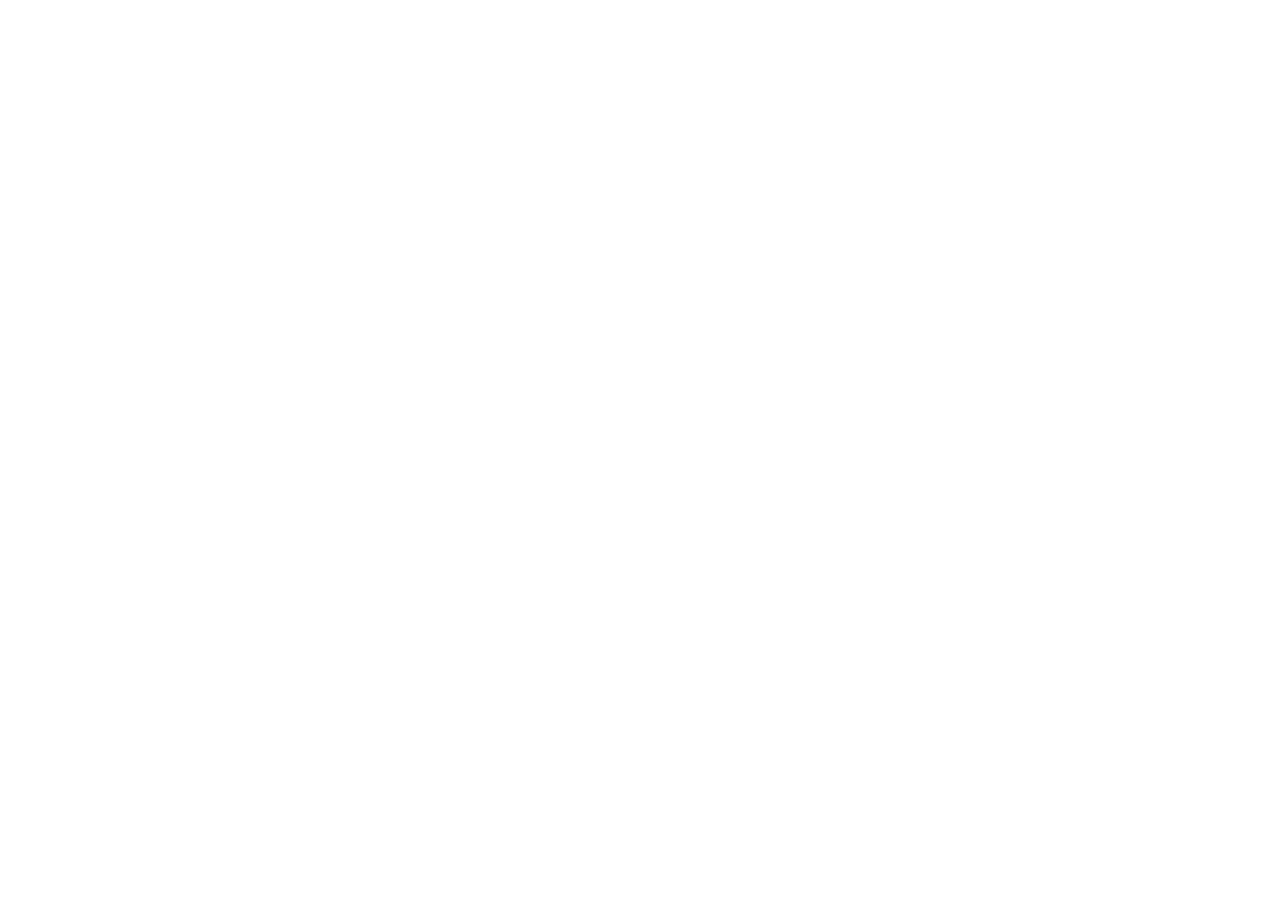
==== index.html @ da0705c2 "init project" ====
<!DOCTYPE html>
<html lang="en">

<head>
    <meta charset="UTF-8">
    <meta http-equiv="X-UA-Compatible" content="IE=edge">
    <meta name="viewport" content="width=device-width, initial-scale=1.0">
    <title>Document</title>
</head>

<body>

</body>

</html>
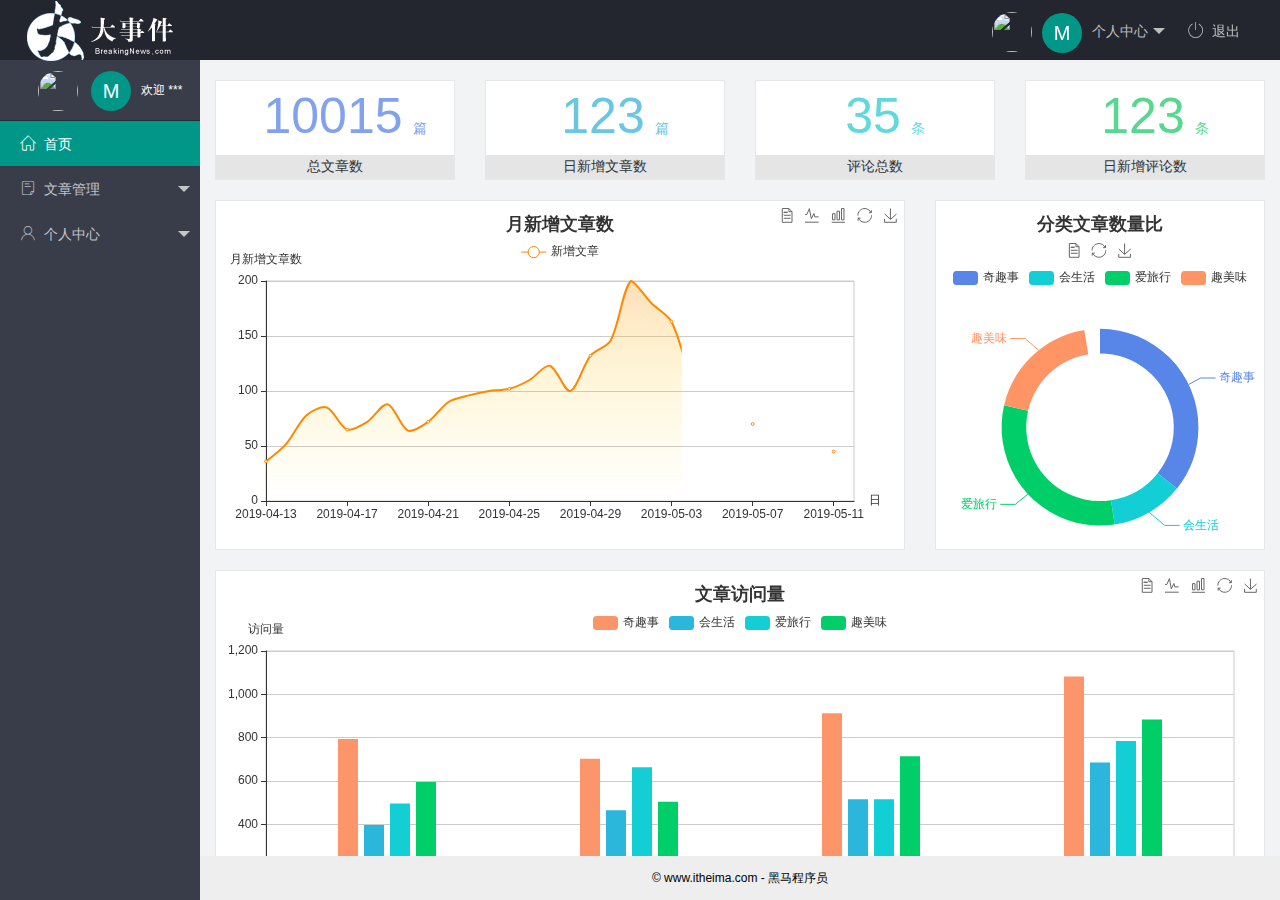
==== commit a921b4ee: "完成了主页功能的开发" ====
--- a/index.html
+++ b/index.html
@@ -5,11 +5,85 @@
     <meta charset="UTF-8">
     <meta http-equiv="X-UA-Compatible" content="IE=edge">
     <meta name="viewport" content="width=device-width, initial-scale=1.0">
-    <title>Document</title>
+    <title>后台主页</title>
+    <!-- 导入layui的css样式 -->
+    <link rel="stylesheet" href="assets/lib/layui/css/layui.css">
+    <!-- 导入字体图标样式文件 -->
+    <link rel="stylesheet" href="assets/fonts/iconfont.css">
+    <!-- 导入自己的样式表 -->
+    <link rel="stylesheet" href="assets/css/index.css">
 </head>
 
 <body>
+    <div class="layui-layout layui-layout-admin">
+        <div class="layui-header">
+            <div class="layui-logo layui-hide-xs ">
+                <img src="assets/images/logo.png" alt="">
+            </div>
+            <!-- 头部区域（可配合layui 已有的水平导航） -->
+            <ul class="layui-nav layui-layout-right">
+                <li class="layui-nav-item layui-hide layui-show-md-inline-block">
+                    <a href="javascript:;" class="userinfo">
+                        <img src="//tva1.sinaimg.cn/crop.0.0.118.118.180/5db11ff4gw1e77d3nqrv8j203b03cweg.jpg" class="layui-nav-img"><span class="text-avatar">M</span>个人中心
+                    </a>
+                    <dl class="layui-nav-child">
+                        <dd><a href="">基本资料</a></dd>
+                        <dd><a href="">更换头像</a></dd>
+                        <dd><a href="">重置密码</a></dd>
+                    </dl>
+                </li>
+                <li class="layui-nav-item" lay-header-event="menuRight" lay-unselect><a href="javascript:;" id="btnLogout"><span class="iconfont icon-tuichu"></span>退出</a></li>
+            </ul>
+        </div>
 
+        <div class="layui-side layui-bg-black">
+            <div class="layui-side-scroll">
+                <div class="userinfo">
+                    <img src="//tva1.sinaimg.cn/crop.0.0.118.118.180/5db11ff4gw1e77d3nqrv8j203b03cweg.jpg" class="layui-nav-img">
+                    <span class="text-avatar">M</span><span id="welcome">欢迎 ***</span>
+                </div>
+                <!-- 左侧导航区域（可配合layui已有的垂直导航） -->
+                <ul class="layui-nav layui-nav-tree" lay-shrink="all">
+                    <li class="layui-nav-item layui-this">
+                        <a href="home/dashboard.html" target="fm"><span class="iconfont icon-home"></span>首页</a></li>
+                    <li class="layui-nav-item">
+                        <a class="" href="javascript:;"><span class="iconfont icon-16"></span>文章管理</a>
+                        <dl class="layui-nav-child">
+                            <dd><a href="javascript:;"><i class="layui-icon layui-icon-app"></i>文章类别</a></dd>
+                            <dd><a href="javascript:;"><i class="layui-icon layui-icon-app"></i>文章列表</a></dd>
+                            <dd><a href="javascript:;"><i class="layui-icon layui-icon-app"></i>发布文章</a></dd>
+                        </dl>
+                    </li>
+                    <li class="layui-nav-item">
+                        <a href="javascript:;"><span class="iconfont icon-user"></span>个人中心</a>
+                        <dl class="layui-nav-child">
+                            <dd><a href="javascript:;"><i class="layui-icon layui-icon-app"></i>基本资料</a></dd>
+                            <dd><a href="javascript:;"><i class="layui-icon layui-icon-app"></i>更换头像</a></dd>
+                            <dd><a href="javascript:;"><i class="layui-icon layui-icon-app"></i>重置密码</a></dd>
+                        </dl>
+                    </li>
+                </ul>
+            </div>
+        </div>
+
+        <div class="layui-body">
+            <!-- 内容主体区域 -->
+            <iframe src="home/dashboard.html" frameborder="0" name="fm"></iframe>
+        </div>
+
+        <div class="layui-footer">
+            <!-- 底部固定区域 -->
+            © www.itheima.com - 黑马程序员
+        </div>
+    </div>
+    <!-- 导入layui的js文件 -->
+    <script src="assets/lib/layui/layui.all.js"></script>
+    <!-- 导入jQuery文件 -->
+    <script src="assets/lib/jquery.js"></script>
+    <!-- 导入封装好的baseAPI的js文件 -->
+    <script src="assets/js/baseAPI.js"></script>
+    <!-- 导入自己的js文件 -->
+    <script src="assets/js/index.js"></script>
 </body>
 
 </html>--- a/assets/lib/layui/css/layui.css
+++ b/assets/lib/layui/css/layui.css
@@ -0,0 +1,2 @@
+/** layui-v2.5.5 MIT License By https://www.layui.com */
+ .layui-inline,img{display:inline-block;vertical-align:middle}h1,h2,h3,h4,h5,h6{font-weight:400}.layui-edge,.layui-header,.layui-inline,.layui-main{position:relative}.layui-body,.layui-edge,.layui-elip{overflow:hidden}.layui-btn,.layui-edge,.layui-inline,img{vertical-align:middle}.layui-btn,.layui-disabled,.layui-icon,.layui-unselect{-moz-user-select:none;-webkit-user-select:none;-ms-user-select:none}.layui-elip,.layui-form-checkbox span,.layui-form-pane .layui-form-label{text-overflow:ellipsis;white-space:nowrap}.layui-breadcrumb,.layui-tree-btnGroup{visibility:hidden}blockquote,body,button,dd,div,dl,dt,form,h1,h2,h3,h4,h5,h6,input,li,ol,p,pre,td,textarea,th,ul{margin:0;padding:0;-webkit-tap-highlight-color:rgba(0,0,0,0)}a:active,a:hover{outline:0}img{border:none}li{list-style:none}table{border-collapse:collapse;border-spacing:0}h4,h5,h6{font-size:100%}button,input,optgroup,option,select,textarea{font-family:inherit;font-size:inherit;font-style:inherit;font-weight:inherit;outline:0}pre{white-space:pre-wrap;white-space:-moz-pre-wrap;white-space:-pre-wrap;white-space:-o-pre-wrap;word-wrap:break-word}body{line-height:24px;font:14px Helvetica Neue,Helvetica,PingFang SC,Tahoma,Arial,sans-serif}hr{height:1px;margin:10px 0;border:0;clear:both}a{color:#333;text-decoration:none}a:hover{color:#777}a cite{font-style:normal;*cursor:pointer}.layui-border-box,.layui-border-box *{box-sizing:border-box}.layui-box,.layui-box *{box-sizing:content-box}.layui-clear{clear:both;*zoom:1}.layui-clear:after{content:'\20';clear:both;*zoom:1;display:block;height:0}.layui-inline{*display:inline;*zoom:1}.layui-edge{display:inline-block;width:0;height:0;border-width:6px;border-style:dashed;border-color:transparent}.layui-edge-top{top:-4px;border-bottom-color:#999;border-bottom-style:solid}.layui-edge-right{border-left-color:#999;border-left-style:solid}.layui-edge-bottom{top:2px;border-top-color:#999;border-top-style:solid}.layui-edge-left{border-right-color:#999;border-right-style:solid}.layui-disabled,.layui-disabled:hover{color:#d2d2d2!important;cursor:not-allowed!important}.layui-circle{border-radius:100%}.layui-show{display:block!important}.layui-hide{display:none!important}@font-face{font-family:layui-icon;src:url(../font/iconfont.eot?v=250);src:url(../font/iconfont.eot?v=250#iefix) format('embedded-opentype'),url(../font/iconfont.woff2?v=250) format('woff2'),url(../font/iconfont.woff?v=250) format('woff'),url(../font/iconfont.ttf?v=250) format('truetype'),url(../font/iconfont.svg?v=250#layui-icon) format('svg')}.layui-icon{font-family:layui-icon!important;font-size:16px;font-style:normal;-webkit-font-smoothing:antialiased;-moz-osx-font-smoothing:grayscale}.layui-icon-reply-fill:before{content:"\e611"}.layui-icon-set-fill:before{content:"\e614"}.layui-icon-menu-fill:before{content:"\e60f"}.layui-icon-search:before{content:"\e615"}.layui-icon-share:before{content:"\e641"}.layui-icon-set-sm:before{content:"\e620"}.layui-icon-engine:before{content:"\e628"}.layui-icon-close:before{content:"\1006"}.layui-icon-close-fill:before{content:"\1007"}.layui-icon-chart-screen:before{content:"\e629"}.layui-icon-star:before{content:"\e600"}.layui-icon-circle-dot:before{content:"\e617"}.layui-icon-chat:before{content:"\e606"}.layui-icon-release:before{content:"\e609"}.layui-icon-list:before{content:"\e60a"}.layui-icon-chart:before{content:"\e62c"}.layui-icon-ok-circle:before{content:"\1005"}.layui-icon-layim-theme:before{content:"\e61b"}.layui-icon-table:before{content:"\e62d"}.layui-icon-right:before{content:"\e602"}.layui-icon-left:before{content:"\e603"}.layui-icon-cart-simple:before{content:"\e698"}.layui-icon-face-cry:before{content:"\e69c"}.layui-icon-face-smile:before{content:"\e6af"}.layui-icon-survey:before{content:"\e6b2"}.layui-icon-tree:before{content:"\e62e"}.layui-icon-upload-circle:before{content:"\e62f"}.layui-icon-add-circle:before{content:"\e61f"}.layui-icon-download-circle:before{content:"\e601"}.layui-icon-templeate-1:before{content:"\e630"}.layui-icon-util:before{content:"\e631"}.layui-icon-face-surprised:before{content:"\e664"}.layui-icon-edit:before{content:"\e642"}.layui-icon-speaker:before{content:"\e645"}.layui-icon-down:before{content:"\e61a"}.layui-icon-file:before{content:"\e621"}.layui-icon-layouts:before{content:"\e632"}.layui-icon-rate-half:before{content:"\e6c9"}.layui-icon-add-circle-fine:before{content:"\e608"}.layui-icon-prev-circle:before{content:"\e633"}.layui-icon-read:before{content:"\e705"}.layui-icon-404:before{content:"\e61c"}.layui-icon-carousel:before{content:"\e634"}.layui-icon-help:before{content:"\e607"}.layui-icon-code-circle:before{content:"\e635"}.layui-icon-water:before{content:"\e636"}.layui-icon-username:before{content:"\e66f"}.layui-icon-find-fill:before{content:"\e670"}.layui-icon-about:before{content:"\e60b"}.layui-icon-location:before{content:"\e715"}.layui-icon-up:before{content:"\e619"}.layui-icon-pause:before{content:"\e651"}.layui-icon-date:before{content:"\e637"}.layui-icon-layim-uploadfile:before{content:"\e61d"}.layui-icon-delete:before{content:"\e640"}.layui-icon-play:before{content:"\e652"}.layui-icon-top:before{content:"\e604"}.layui-icon-friends:before{content:"\e612"}.layui-icon-refresh-3:before{content:"\e9aa"}.layui-icon-ok:before{content:"\e605"}.layui-icon-layer:before{content:"\e638"}.layui-icon-face-smile-fine:before{content:"\e60c"}.layui-icon-dollar:before{content:"\e659"}.layui-icon-group:before{content:"\e613"}.layui-icon-layim-download:before{content:"\e61e"}.layui-icon-picture-fine:before{content:"\e60d"}.layui-icon-link:before{content:"\e64c"}.layui-icon-diamond:before{content:"\e735"}.layui-icon-log:before{content:"\e60e"}.layui-icon-rate-solid:before{content:"\e67a"}.layui-icon-fonts-del:before{content:"\e64f"}.layui-icon-unlink:before{content:"\e64d"}.layui-icon-fonts-clear:before{content:"\e639"}.layui-icon-triangle-r:before{content:"\e623"}.layui-icon-circle:before{content:"\e63f"}.layui-icon-radio:before{content:"\e643"}.layui-icon-align-center:before{content:"\e647"}.layui-icon-align-right:before{content:"\e648"}.layui-icon-align-left:before{content:"\e649"}.layui-icon-loading-1:before{content:"\e63e"}.layui-icon-return:before{content:"\e65c"}.layui-icon-fonts-strong:before{content:"\e62b"}.layui-icon-upload:before{content:"\e67c"}.layui-icon-dialogue:before{content:"\e63a"}.layui-icon-video:before{content:"\e6ed"}.layui-icon-headset:before{content:"\e6fc"}.layui-icon-cellphone-fine:before{content:"\e63b"}.layui-icon-add-1:before{content:"\e654"}.layui-icon-face-smile-b:before{content:"\e650"}.layui-icon-fonts-html:before{content:"\e64b"}.layui-icon-form:before{content:"\e63c"}.layui-icon-cart:before{content:"\e657"}.layui-icon-camera-fill:before{content:"\e65d"}.layui-icon-tabs:before{content:"\e62a"}.layui-icon-fonts-code:before{content:"\e64e"}.layui-icon-fire:before{content:"\e756"}.layui-icon-set:before{content:"\e716"}.layui-icon-fonts-u:before{content:"\e646"}.layui-icon-triangle-d:before{content:"\e625"}.layui-icon-tips:before{content:"\e702"}.layui-icon-picture:before{content:"\e64a"}.layui-icon-more-vertical:before{content:"\e671"}.layui-icon-flag:before{content:"\e66c"}.layui-icon-loading:before{content:"\e63d"}.layui-icon-fonts-i:before{content:"\e644"}.layui-icon-refresh-1:before{content:"\e666"}.layui-icon-rmb:before{content:"\e65e"}.layui-icon-home:before{content:"\e68e"}.layui-icon-user:before{content:"\e770"}.layui-icon-notice:before{content:"\e667"}.layui-icon-login-weibo:before{content:"\e675"}.layui-icon-voice:before{content:"\e688"}.layui-icon-upload-drag:before{content:"\e681"}.layui-icon-login-qq:before{content:"\e676"}.layui-icon-snowflake:before{content:"\e6b1"}.layui-icon-file-b:before{content:"\e655"}.layui-icon-template:before{content:"\e663"}.layui-icon-auz:before{content:"\e672"}.layui-icon-console:before{content:"\e665"}.layui-icon-app:before{content:"\e653"}.layui-icon-prev:before{content:"\e65a"}.layui-icon-website:before{content:"\e7ae"}.layui-icon-next:before{content:"\e65b"}.layui-icon-component:before{content:"\e857"}.layui-icon-more:before{content:"\e65f"}.layui-icon-login-wechat:before{content:"\e677"}.layui-icon-shrink-right:before{content:"\e668"}.layui-icon-spread-left:before{content:"\e66b"}.layui-icon-camera:before{content:"\e660"}.layui-icon-note:before{content:"\e66e"}.layui-icon-refresh:before{content:"\e669"}.layui-icon-female:before{content:"\e661"}.layui-icon-male:before{content:"\e662"}.layui-icon-password:before{content:"\e673"}.layui-icon-senior:before{content:"\e674"}.layui-icon-theme:before{content:"\e66a"}.layui-icon-tread:before{content:"\e6c5"}.layui-icon-praise:before{content:"\e6c6"}.layui-icon-star-fill:before{content:"\e658"}.layui-icon-rate:before{content:"\e67b"}.layui-icon-template-1:before{content:"\e656"}.layui-icon-vercode:before{content:"\e679"}.layui-icon-cellphone:before{content:"\e678"}.layui-icon-screen-full:before{content:"\e622"}.layui-icon-screen-restore:before{content:"\e758"}.layui-icon-cols:before{content:"\e610"}.layui-icon-export:before{content:"\e67d"}.layui-icon-print:before{content:"\e66d"}.layui-icon-slider:before{content:"\e714"}.layui-icon-addition:before{content:"\e624"}.layui-icon-subtraction:before{content:"\e67e"}.layui-icon-service:before{content:"\e626"}.layui-icon-transfer:before{content:"\e691"}.layui-main{width:1140px;margin:0 auto}.layui-header{z-index:1000;height:60px}.layui-header a:hover{transition:all .5s;-webkit-transition:all .5s}.layui-side{position:fixed;left:0;top:0;bottom:0;z-index:999;width:200px;overflow-x:hidden}.layui-side-scroll{position:relative;width:220px;height:100%;overflow-x:hidden}.layui-body{position:absolute;left:200px;right:0;top:0;bottom:0;z-index:998;width:auto;overflow-y:auto;box-sizing:border-box}.layui-layout-body{overflow:hidden}.layui-layout-admin .layui-header{background-color:#23262E}.layui-layout-admin .layui-side{top:60px;width:200px;overflow-x:hidden}.layui-layout-admin .layui-body{position:fixed;top:60px;bottom:44px}.layui-layout-admin .layui-main{width:auto;margin:0 15px}.layui-layout-admin .layui-footer{position:fixed;left:200px;right:0;bottom:0;height:44px;line-height:44px;padding:0 15px;background-color:#eee}.layui-layout-admin .layui-logo{position:absolute;left:0;top:0;width:200px;height:100%;line-height:60px;text-align:center;color:#009688;font-size:16px}.layui-layout-admin .layui-header .layui-nav{background:0 0}.layui-layout-left{position:absolute!important;left:200px;top:0}.layui-layout-right{position:absolute!important;right:0;top:0}.layui-container{position:relative;margin:0 auto;padding:0 15px;box-sizing:border-box}.layui-fluid{position:relative;margin:0 auto;padding:0 15px}.layui-row:after,.layui-row:before{content:'';display:block;clear:both}.layui-col-lg1,.layui-col-lg10,.layui-col-lg11,.layui-col-lg12,.layui-col-lg2,.layui-col-lg3,.layui-col-lg4,.layui-col-lg5,.layui-col-lg6,.layui-col-lg7,.layui-col-lg8,.layui-col-lg9,.layui-col-md1,.layui-col-md10,.layui-col-md11,.layui-col-md12,.layui-col-md2,.layui-col-md3,.layui-col-md4,.layui-col-md5,.layui-col-md6,.layui-col-md7,.layui-col-md8,.layui-col-md9,.layui-col-sm1,.layui-col-sm10,.layui-col-sm11,.layui-col-sm12,.layui-col-sm2,.layui-col-sm3,.layui-col-sm4,.layui-col-sm5,.layui-col-sm6,.layui-col-sm7,.layui-col-sm8,.layui-col-sm9,.layui-col-xs1,.layui-col-xs10,.layui-col-xs11,.layui-col-xs12,.layui-col-xs2,.layui-col-xs3,.layui-col-xs4,.layui-col-xs5,.layui-col-xs6,.layui-col-xs7,.layui-col-xs8,.layui-col-xs9{position:relative;display:block;box-sizing:border-box}.layui-col-xs1,.layui-col-xs10,.layui-col-xs11,.layui-col-xs12,.layui-col-xs2,.layui-col-xs3,.layui-col-xs4,.layui-col-xs5,.layui-col-xs6,.layui-col-xs7,.layui-col-xs8,.layui-col-xs9{float:left}.layui-col-xs1{width:8.33333333%}.layui-col-xs2{width:16.66666667%}.layui-col-xs3{width:25%}.layui-col-xs4{width:33.33333333%}.layui-col-xs5{width:41.66666667%}.layui-col-xs6{width:50%}.layui-col-xs7{width:58.33333333%}.layui-col-xs8{width:66.66666667%}.layui-col-xs9{width:75%}.layui-col-xs10{width:83.33333333%}.layui-col-xs11{width:91.66666667%}.layui-col-xs12{width:100%}.layui-col-xs-offset1{margin-left:8.33333333%}.layui-col-xs-offset2{margin-left:16.66666667%}.layui-col-xs-offset3{margin-left:25%}.layui-col-xs-offset4{margin-left:33.33333333%}.layui-col-xs-offset5{margin-left:41.66666667%}.layui-col-xs-offset6{margin-left:50%}.layui-col-xs-offset7{margin-left:58.33333333%}.layui-col-xs-offset8{margin-left:66.66666667%}.layui-col-xs-offset9{margin-left:75%}.layui-col-xs-offset10{margin-left:83.33333333%}.layui-col-xs-offset11{margin-left:91.66666667%}.layui-col-xs-offset12{margin-left:100%}@media screen and (max-width:768px){.layui-hide-xs{display:none!important}.layui-show-xs-block{display:block!important}.layui-show-xs-inline{display:inline!important}.layui-show-xs-inline-block{display:inline-block!important}}@media screen and (min-width:768px){.layui-container{width:750px}.layui-hide-sm{display:none!important}.layui-show-sm-block{display:block!important}.layui-show-sm-inline{display:inline!important}.layui-show-sm-inline-block{display:inline-block!important}.layui-col-sm1,.layui-col-sm10,.layui-col-sm11,.layui-col-sm12,.layui-col-sm2,.layui-col-sm3,.layui-col-sm4,.layui-col-sm5,.layui-col-sm6,.layui-col-sm7,.layui-col-sm8,.layui-col-sm9{float:left}.layui-col-sm1{width:8.33333333%}.layui-col-sm2{width:16.66666667%}.layui-col-sm3{width:25%}.layui-col-sm4{width:33.33333333%}.layui-col-sm5{width:41.66666667%}.layui-col-sm6{width:50%}.layui-col-sm7{width:58.33333333%}.layui-col-sm8{width:66.66666667%}.layui-col-sm9{width:75%}.layui-col-sm10{width:83.33333333%}.layui-col-sm11{width:91.66666667%}.layui-col-sm12{width:100%}.layui-col-sm-offset1{margin-left:8.33333333%}.layui-col-sm-offset2{margin-left:16.66666667%}.layui-col-sm-offset3{margin-left:25%}.layui-col-sm-offset4{margin-left:33.33333333%}.layui-col-sm-offset5{margin-left:41.66666667%}.layui-col-sm-offset6{margin-left:50%}.layui-col-sm-offset7{margin-left:58.33333333%}.layui-col-sm-offset8{margin-left:66.66666667%}.layui-col-sm-offset9{margin-left:75%}.layui-col-sm-offset10{margin-left:83.33333333%}.layui-col-sm-offset11{margin-left:91.66666667%}.layui-col-sm-offset12{margin-left:100%}}@media screen and (min-width:992px){.layui-container{width:970px}.layui-hide-md{display:none!important}.layui-show-md-block{display:block!important}.layui-show-md-inline{display:inline!important}.layui-show-md-inline-block{display:inline-block!important}.layui-col-md1,.layui-col-md10,.layui-col-md11,.layui-col-md12,.layui-col-md2,.layui-col-md3,.layui-col-md4,.layui-col-md5,.layui-col-md6,.layui-col-md7,.layui-col-md8,.layui-col-md9{float:left}.layui-col-md1{width:8.33333333%}.layui-col-md2{width:16.66666667%}.layui-col-md3{width:25%}.layui-col-md4{width:33.33333333%}.layui-col-md5{width:41.66666667%}.layui-col-md6{width:50%}.layui-col-md7{width:58.33333333%}.layui-col-md8{width:66.66666667%}.layui-col-md9{width:75%}.layui-col-md10{width:83.33333333%}.layui-col-md11{width:91.66666667%}.layui-col-md12{width:100%}.layui-col-md-offset1{margin-left:8.33333333%}.layui-col-md-offset2{margin-left:16.66666667%}.layui-col-md-offset3{margin-left:25%}.layui-col-md-offset4{margin-left:33.33333333%}.layui-col-md-offset5{margin-left:41.66666667%}.layui-col-md-offset6{margin-left:50%}.layui-col-md-offset7{margin-left:58.33333333%}.layui-col-md-offset8{margin-left:66.66666667%}.layui-col-md-offset9{margin-left:75%}.layui-col-md-offset10{margin-left:83.33333333%}.layui-col-md-offset11{margin-left:91.66666667%}.layui-col-md-offset12{margin-left:100%}}@media screen and (min-width:1200px){.layui-container{width:1170px}.layui-hide-lg{display:none!important}.layui-show-lg-block{display:block!important}.layui-show-lg-inline{display:inline!important}.layui-show-lg-inline-block{display:inline-block!important}.layui-col-lg1,.layui-col-lg10,.layui-col-lg11,.layui-col-lg12,.layui-col-lg2,.layui-col-lg3,.layui-col-lg4,.layui-col-lg5,.layui-col-lg6,.layui-col-lg7,.layui-col-lg8,.layui-col-lg9{float:left}.layui-col-lg1{width:8.33333333%}.layui-col-lg2{width:16.66666667%}.layui-col-lg3{width:25%}.layui-col-lg4{width:33.33333333%}.layui-col-lg5{width:41.66666667%}.layui-col-lg6{width:50%}.layui-col-lg7{width:58.33333333%}.layui-col-lg8{width:66.66666667%}.layui-col-lg9{width:75%}.layui-col-lg10{width:83.33333333%}.layui-col-lg11{width:91.66666667%}.layui-col-lg12{width:100%}.layui-col-lg-offset1{margin-left:8.33333333%}.layui-col-lg-offset2{margin-left:16.66666667%}.layui-col-lg-offset3{margin-left:25%}.layui-col-lg-offset4{margin-left:33.33333333%}.layui-col-lg-offset5{margin-left:41.66666667%}.layui-col-lg-offset6{margin-left:50%}.layui-col-lg-offset7{margin-left:58.33333333%}.layui-col-lg-offset8{margin-left:66.66666667%}.layui-col-lg-offset9{margin-left:75%}.layui-col-lg-offset10{margin-left:83.33333333%}.layui-col-lg-offset11{margin-left:91.66666667%}.layui-col-lg-offset12{margin-left:100%}}.layui-col-space1{margin:-.5px}.layui-col-space1>*{padding:.5px}.layui-col-space3{margin:-1.5px}.layui-col-space3>*{padding:1.5px}.layui-col-space5{margin:-2.5px}.layui-col-space5>*{padding:2.5px}.layui-col-space8{margin:-3.5px}.layui-col-space8>*{padding:3.5px}.layui-col-space10{margin:-5px}.layui-col-space10>*{padding:5px}.layui-col-space12{margin:-6px}.layui-col-space12>*{padding:6px}.layui-col-space15{margin:-7.5px}.layui-col-space15>*{padding:7.5px}.layui-col-space18{margin:-9px}.layui-col-space18>*{padding:9px}.layui-col-space20{margin:-10px}.layui-col-space20>*{padding:10px}.layui-col-space22{margin:-11px}.layui-col-space22>*{padding:11px}.layui-col-space25{margin:-12.5px}.layui-col-space25>*{padding:12.5px}.layui-col-space30{margin:-15px}.layui-col-space30>*{padding:15px}.layui-btn,.layui-input,.layui-select,.layui-textarea,.layui-upload-button{outline:0;-webkit-appearance:none;transition:all .3s;-webkit-transition:all .3s;box-sizing:border-box}.layui-elem-quote{margin-bottom:10px;padding:15px;line-height:22px;border-left:5px solid #009688;border-radius:0 2px 2px 0;background-color:#f2f2f2}.layui-quote-nm{border-style:solid;border-width:1px 1px 1px 5px;background:0 0}.layui-elem-field{margin-bottom:10px;padding:0;border-width:1px;border-style:solid}.layui-elem-field legend{margin-left:20px;padding:0 10px;font-size:20px;font-weight:300}.layui-field-title{margin:10px 0 20px;border-width:1px 0 0}.layui-field-box{padding:10px 15px}.layui-field-title .layui-field-box{padding:10px 0}.layui-progress{position:relative;height:6px;border-radius:20px;background-color:#e2e2e2}.layui-progress-bar{position:absolute;left:0;top:0;width:0;max-width:100%;height:6px;border-radius:20px;text-align:right;background-color:#5FB878;transition:all .3s;-webkit-transition:all .3s}.layui-progress-big,.layui-progress-big .layui-progress-bar{height:18px;line-height:18px}.layui-progress-text{position:relative;top:-20px;line-height:18px;font-size:12px;color:#666}.layui-progress-big .layui-progress-text{position:static;padding:0 10px;color:#fff}.layui-collapse{border-width:1px;border-style:solid;border-radius:2px}.layui-colla-content,.layui-colla-item{border-top-width:1px;border-top-style:solid}.layui-colla-item:first-child{border-top:none}.layui-colla-title{position:relative;height:42px;line-height:42px;padding:0 15px 0 35px;color:#333;background-color:#f2f2f2;cursor:pointer;font-size:14px;overflow:hidden}.layui-colla-content{display:none;padding:10px 15px;line-height:22px;color:#666}.layui-colla-icon{position:absolute;left:15px;top:0;font-size:14px}.layui-card{margin-bottom:15px;border-radius:2px;background-color:#fff;box-shadow:0 1px 2px 0 rgba(0,0,0,.05)}.layui-card:last-child{margin-bottom:0}.layui-card-header{position:relative;height:42px;line-height:42px;padding:0 15px;border-bottom:1px solid #f6f6f6;color:#333;border-radius:2px 2px 0 0;font-size:14px}.layui-bg-black,.layui-bg-blue,.layui-bg-cyan,.layui-bg-green,.layui-bg-orange,.layui-bg-red{color:#fff!important}.layui-card-body{position:relative;padding:10px 15px;line-height:24px}.layui-card-body[pad15]{padding:15px}.layui-card-body[pad20]{padding:20px}.layui-card-body .layui-table{margin:5px 0}.layui-card .layui-tab{margin:0}.layui-panel-window{position:relative;padding:15px;border-radius:0;border-top:5px solid #E6E6E6;background-color:#fff}.layui-auxiliar-moving{position:fixed;left:0;right:0;top:0;bottom:0;width:100%;height:100%;background:0 0;z-index:9999999999}.layui-form-label,.layui-form-mid,.layui-form-select,.layui-input-block,.layui-input-inline,.layui-textarea{position:relative}.layui-bg-red{background-color:#FF5722!important}.layui-bg-orange{background-color:#FFB800!important}.layui-bg-green{background-color:#009688!important}.layui-bg-cyan{background-color:#2F4056!important}.layui-bg-blue{background-color:#1E9FFF!important}.layui-bg-black{background-color:#393D49!important}.layui-bg-gray{background-color:#eee!important;color:#666!important}.layui-badge-rim,.layui-colla-content,.layui-colla-item,.layui-collapse,.layui-elem-field,.layui-form-pane .layui-form-item[pane],.layui-form-pane .layui-form-label,.layui-input,.layui-layedit,.layui-layedit-tool,.layui-quote-nm,.layui-select,.layui-tab-bar,.layui-tab-card,.layui-tab-title,.layui-tab-title .layui-this:after,.layui-textarea{border-color:#e6e6e6}.layui-timeline-item:before,hr{background-color:#e6e6e6}.layui-text{line-height:22px;font-size:14px;color:#666}.layui-text h1,.layui-text h2,.layui-text h3{font-weight:500;color:#333}.layui-text h1{font-size:30px}.layui-text h2{font-size:24px}.layui-text h3{font-size:18px}.layui-text a:not(.layui-btn){color:#01AAED}.layui-text a:not(.layui-btn):hover{text-decoration:underline}.layui-text ul{padding:5px 0 5px 15px}.layui-text ul li{margin-top:5px;list-style-type:disc}.layui-text em,.layui-word-aux{color:#999!important;padding:0 5px!important}.layui-btn{display:inline-block;height:38px;line-height:38px;padding:0 18px;background-color:#009688;color:#fff;white-space:nowrap;text-align:center;font-size:14px;border:none;border-radius:2px;cursor:pointer}.layui-btn:hover{opacity:.8;filter:alpha(opacity=80);color:#fff}.layui-btn:active{opacity:1;filter:alpha(opacity=100)}.layui-btn+.layui-btn{margin-left:10px}.layui-btn-container{font-size:0}.layui-btn-container .layui-btn{margin-right:10px;margin-bottom:10px}.layui-btn-container .layui-btn+.layui-btn{margin-left:0}.layui-table .layui-btn-container .layui-btn{margin-bottom:9px}.layui-btn-radius{border-radius:100px}.layui-btn .layui-icon{margin-right:3px;font-size:18px;vertical-align:bottom;vertical-align:middle\9}.layui-btn-primary{border:1px solid #C9C9C9;background-color:#fff;color:#555}.layui-btn-primary:hover{border-color:#009688;color:#333}.layui-btn-normal{background-color:#1E9FFF}.layui-btn-warm{background-color:#FFB800}.layui-btn-danger{background-color:#FF5722}.layui-btn-checked{background-color:#5FB878}.layui-btn-disabled,.layui-btn-disabled:active,.layui-btn-disabled:hover{border:1px solid #e6e6e6;background-color:#FBFBFB;color:#C9C9C9;cursor:not-allowed;opacity:1}.layui-btn-lg{height:44px;line-height:44px;padding:0 25px;font-size:16px}.layui-btn-sm{height:30px;line-height:30px;padding:0 10px;font-size:12px}.layui-btn-sm i{font-size:16px!important}.layui-btn-xs{height:22px;line-height:22px;padding:0 5px;font-size:12px}.layui-btn-xs i{font-size:14px!important}.layui-btn-group{display:inline-block;vertical-align:middle;font-size:0}.layui-btn-group .layui-btn{margin-left:0!important;margin-right:0!important;border-left:1px solid rgba(255,255,255,.5);border-radius:0}.layui-btn-group .layui-btn-primary{border-left:none}.layui-btn-group .layui-btn-primary:hover{border-color:#C9C9C9;color:#009688}.layui-btn-group .layui-btn:first-child{border-left:none;border-radius:2px 0 0 2px}.layui-btn-group .layui-btn-primary:first-child{border-left:1px solid #c9c9c9}.layui-btn-group .layui-btn:last-child{border-radius:0 2px 2px 0}.layui-btn-group .layui-btn+.layui-btn{margin-left:0}.layui-btn-group+.layui-btn-group{margin-left:10px}.layui-btn-fluid{width:100%}.layui-input,.layui-select,.layui-textarea{height:38px;line-height:1.3;line-height:38px\9;border-width:1px;border-style:solid;background-color:#fff;border-radius:2px}.layui-input::-webkit-input-placeholder,.layui-select::-webkit-input-placeholder,.layui-textarea::-webkit-input-placeholder{line-height:1.3}.layui-input,.layui-textarea{display:block;width:100%;padding-left:10px}.layui-input:hover,.layui-textarea:hover{border-color:#D2D2D2!important}.layui-input:focus,.layui-textarea:focus{border-color:#C9C9C9!important}.layui-textarea{min-height:100px;height:auto;line-height:20px;padding:6px 10px;resize:vertical}.layui-select{padding:0 10px}.layui-form input[type=checkbox],.layui-form input[type=radio],.layui-form select{display:none}.layui-form [lay-ignore]{display:initial}.layui-form-item{margin-bottom:15px;clear:both;*zoom:1}.layui-form-item:after{content:'\20';clear:both;*zoom:1;display:block;height:0}.layui-form-label{float:left;display:block;padding:9px 15px;width:80px;font-weight:400;line-height:20px;text-align:right}.layui-form-label-col{display:block;float:none;padding:9px 0;line-height:20px;text-align:left}.layui-form-item .layui-inline{margin-bottom:5px;margin-right:10px}.layui-input-block{margin-left:110px;min-height:36px}.layui-input-inline{display:inline-block;vertical-align:middle}.layui-form-item .layui-input-inline{float:left;width:190px;margin-right:10px}.layui-form-text .layui-input-inline{width:auto}.layui-form-mid{float:left;display:block;padding:9px 0!important;line-height:20px;margin-right:10px}.layui-form-danger+.layui-form-select .layui-input,.layui-form-danger:focus{border-color:#FF5722!important}.layui-form-select .layui-input{padding-right:30px;cursor:pointer}.layui-form-select .layui-edge{position:absolute;right:10px;top:50%;margin-top:-3px;cursor:pointer;border-width:6px;border-top-color:#c2c2c2;border-top-style:solid;transition:all .3s;-webkit-transition:all .3s}.layui-form-select dl{display:none;position:absolute;left:0;top:42px;padding:5px 0;z-index:899;min-width:100%;border:1px solid #d2d2d2;max-height:300px;overflow-y:auto;background-color:#fff;border-radius:2px;box-shadow:0 2px 4px rgba(0,0,0,.12);box-sizing:border-box}.layui-form-select dl dd,.layui-form-select dl dt{padding:0 10px;line-height:36px;white-space:nowrap;overflow:hidden;text-overflow:ellipsis}.layui-form-select dl dt{font-size:12px;color:#999}.layui-form-select dl dd{cursor:pointer}.layui-form-select dl dd:hover{background-color:#f2f2f2;-webkit-transition:.5s all;transition:.5s all}.layui-form-select .layui-select-group dd{padding-left:20px}.layui-form-select dl dd.layui-select-tips{padding-left:10px!important;color:#999}.layui-form-select dl dd.layui-this{background-color:#5FB878;color:#fff}.layui-form-checkbox,.layui-form-select dl dd.layui-disabled{background-color:#fff}.layui-form-selected dl{display:block}.layui-form-checkbox,.layui-form-checkbox *,.layui-form-switch{display:inline-block;vertical-align:middle}.layui-form-selected .layui-edge{margin-top:-9px;-webkit-transform:rotate(180deg);transform:rotate(180deg);margin-top:-3px\9}:root .layui-form-selected .layui-edge{margin-top:-9px\0/IE9}.layui-form-selectup dl{top:auto;bottom:42px}.layui-select-none{margin:5px 0;text-align:center;color:#999}.layui-select-disabled .layui-disabled{border-color:#eee!important}.layui-select-disabled .layui-edge{border-top-color:#d2d2d2}.layui-form-checkbox{position:relative;height:30px;line-height:30px;margin-right:10px;padding-right:30px;cursor:pointer;font-size:0;-webkit-transition:.1s linear;transition:.1s linear;box-sizing:border-box}.layui-form-checkbox span{padding:0 10px;height:100%;font-size:14px;border-radius:2px 0 0 2px;background-color:#d2d2d2;color:#fff;overflow:hidden}.layui-form-checkbox:hover span{background-color:#c2c2c2}.layui-form-checkbox i{position:absolute;right:0;top:0;width:30px;height:28px;border:1px solid #d2d2d2;border-left:none;border-radius:0 2px 2px 0;color:#fff;font-size:20px;text-align:center}.layui-form-checkbox:hover i{border-color:#c2c2c2;color:#c2c2c2}.layui-form-checked,.layui-form-checked:hover{border-color:#5FB878}.layui-form-checked span,.layui-form-checked:hover span{background-color:#5FB878}.layui-form-checked i,.layui-form-checked:hover i{color:#5FB878}.layui-form-item .layui-form-checkbox{margin-top:4px}.layui-form-checkbox[lay-skin=primary]{height:auto!important;line-height:normal!important;min-width:18px;min-height:18px;border:none!important;margin-right:0;padding-left:28px;padding-right:0;background:0 0}.layui-form-checkbox[lay-skin=primary] span{padding-left:0;padding-right:15px;line-height:18px;background:0 0;color:#666}.layui-form-checkbox[lay-skin=primary] i{right:auto;left:0;width:16px;height:16px;line-height:16px;border:1px solid #d2d2d2;font-size:12px;border-radius:2px;background-color:#fff;-webkit-transition:.1s linear;transition:.1s linear}.layui-form-checkbox[lay-skin=primary]:hover i{border-color:#5FB878;color:#fff}.layui-form-checked[lay-skin=primary] i{border-color:#5FB878!important;background-color:#5FB878;color:#fff}.layui-checkbox-disbaled[lay-skin=primary] span{background:0 0!important;color:#c2c2c2}.layui-checkbox-disbaled[lay-skin=primary]:hover i{border-color:#d2d2d2}.layui-form-item .layui-form-checkbox[lay-skin=primary]{margin-top:10px}.layui-form-switch{position:relative;height:22px;line-height:22px;min-width:35px;padding:0 5px;margin-top:8px;border:1px solid #d2d2d2;border-radius:20px;cursor:pointer;background-color:#fff;-webkit-transition:.1s linear;transition:.1s linear}.layui-form-switch i{position:absolute;left:5px;top:3px;width:16px;height:16px;border-radius:20px;background-color:#d2d2d2;-webkit-transition:.1s linear;transition:.1s linear}.layui-form-switch em{position:relative;top:0;width:25px;margin-left:21px;padding:0!important;text-align:center!important;color:#999!important;font-style:normal!important;font-size:12px}.layui-form-onswitch{border-color:#5FB878;background-color:#5FB878}.layui-checkbox-disbaled,.layui-checkbox-disbaled i{border-color:#e2e2e2!important}.layui-form-onswitch i{left:100%;margin-left:-21px;background-color:#fff}.layui-form-onswitch em{margin-left:5px;margin-right:21px;color:#fff!important}.layui-checkbox-disbaled span{background-color:#e2e2e2!important}.layui-checkbox-disbaled:hover i{color:#fff!important}[lay-radio]{display:none}.layui-form-radio,.layui-form-radio *{display:inline-block;vertical-align:middle}.layui-form-radio{line-height:28px;margin:6px 10px 0 0;padding-right:10px;cursor:pointer;font-size:0}.layui-form-radio *{font-size:14px}.layui-form-radio>i{margin-right:8px;font-size:22px;color:#c2c2c2}.layui-form-radio>i:hover,.layui-form-radioed>i{color:#5FB878}.layui-radio-disbaled>i{color:#e2e2e2!important}.layui-form-pane .layui-form-label{width:110px;padding:8px 15px;height:38px;line-height:20px;border-width:1px;border-style:solid;border-radius:2px 0 0 2px;text-align:center;background-color:#FBFBFB;overflow:hidden;box-sizing:border-box}.layui-form-pane .layui-input-inline{margin-left:-1px}.layui-form-pane .layui-input-block{margin-left:110px;left:-1px}.layui-form-pane .layui-input{border-radius:0 2px 2px 0}.layui-form-pane .layui-form-text .layui-form-label{float:none;width:100%;border-radius:2px;box-sizing:border-box;text-align:left}.layui-form-pane .layui-form-text .layui-input-inline{display:block;margin:0;top:-1px;clear:both}.layui-form-pane .layui-form-text .layui-input-block{margin:0;left:0;top:-1px}.layui-form-pane .layui-form-text .layui-textarea{min-height:100px;border-radius:0 0 2px 2px}.layui-form-pane .layui-form-checkbox{margin:4px 0 4px 10px}.layui-form-pane .layui-form-radio,.layui-form-pane .layui-form-switch{margin-top:6px;margin-left:10px}.layui-form-pane .layui-form-item[pane]{position:relative;border-width:1px;border-style:solid}.layui-form-pane .layui-form-item[pane] .layui-form-label{position:absolute;left:0;top:0;height:100%;border-width:0 1px 0 0}.layui-form-pane .layui-form-item[pane] .layui-input-inline{margin-left:110px}@media screen and (max-width:450px){.layui-form-item .layui-form-label{text-overflow:ellipsis;overflow:hidden;white-space:nowrap}.layui-form-item .layui-inline{display:block;margin-right:0;margin-bottom:20px;clear:both}.layui-form-item .layui-inline:after{content:'\20';clear:both;display:block;height:0}.layui-form-item .layui-input-inline{display:block;float:none;left:-3px;width:auto;margin:0 0 10px 112px}.layui-form-item .layui-input-inline+.layui-form-mid{margin-left:110px;top:-5px;padding:0}.layui-form-item .layui-form-checkbox{margin-right:5px;margin-bottom:5px}}.layui-layedit{border-width:1px;border-style:solid;border-radius:2px}.layui-layedit-tool{padding:3px 5px;border-bottom-width:1px;border-bottom-style:solid;font-size:0}.layedit-tool-fixed{position:fixed;top:0;border-top:1px solid #e2e2e2}.layui-layedit-tool .layedit-tool-mid,.layui-layedit-tool .layui-icon{display:inline-block;vertical-align:middle;text-align:center;font-size:14px}.layui-layedit-tool .layui-icon{position:relative;width:32px;height:30px;line-height:30px;margin:3px 5px;color:#777;cursor:pointer;border-radius:2px}.layui-layedit-tool .layui-icon:hover{color:#393D49}.layui-layedit-tool .layui-icon:active{color:#000}.layui-layedit-tool .layedit-tool-active{background-color:#e2e2e2;color:#000}.layui-layedit-tool .layui-disabled,.layui-layedit-tool .layui-disabled:hover{color:#d2d2d2;cursor:not-allowed}.layui-layedit-tool .layedit-tool-mid{width:1px;height:18px;margin:0 10px;background-color:#d2d2d2}.layedit-tool-html{width:50px!important;font-size:30px!important}.layedit-tool-b,.layedit-tool-code,.layedit-tool-help{font-size:16px!important}.layedit-tool-d,.layedit-tool-face,.layedit-tool-image,.layedit-tool-unlink{font-size:18px!important}.layedit-tool-image input{position:absolute;font-size:0;left:0;top:0;width:100%;height:100%;opacity:.01;filter:Alpha(opacity=1);cursor:pointer}.layui-layedit-iframe iframe{display:block;width:100%}#LAY_layedit_code{overflow:hidden}.layui-laypage{display:inline-block;*display:inline;*zoom:1;vertical-align:middle;margin:10px 0;font-size:0}.layui-laypage>a:first-child,.layui-laypage>a:first-child em{border-radius:2px 0 0 2px}.layui-laypage>a:last-child,.layui-laypage>a:last-child em{border-radius:0 2px 2px 0}.layui-laypage>:first-child{margin-left:0!important}.layui-laypage>:last-child{margin-right:0!important}.layui-laypage a,.layui-laypage button,.layui-laypage input,.layui-laypage select,.layui-laypage span{border:1px solid #e2e2e2}.layui-laypage a,.layui-laypage span{display:inline-block;*display:inline;*zoom:1;vertical-align:middle;padding:0 15px;height:28px;line-height:28px;margin:0 -1px 5px 0;background-color:#fff;color:#333;font-size:12px}.layui-flow-more a *,.layui-laypage input,.layui-table-view select[lay-ignore]{display:inline-block}.layui-laypage a:hover{color:#009688}.layui-laypage em{font-style:normal}.layui-laypage .layui-laypage-spr{color:#999;font-weight:700}.layui-laypage a{text-decoration:none}.layui-laypage .layui-laypage-curr{position:relative}.layui-laypage .layui-laypage-curr em{position:relative;color:#fff}.layui-laypage .layui-laypage-curr .layui-laypage-em{position:absolute;left:-1px;top:-1px;padding:1px;width:100%;height:100%;background-color:#009688}.layui-laypage-em{border-radius:2px}.layui-laypage-next em,.layui-laypage-prev em{font-family:Sim sun;font-size:16px}.layui-laypage .layui-laypage-count,.layui-laypage .layui-laypage-limits,.layui-laypage .layui-laypage-refresh,.layui-laypage .layui-laypage-skip{margin-left:10px;margin-right:10px;padding:0;border:none}.layui-laypage .layui-laypage-limits,.layui-laypage .layui-laypage-refresh{vertical-align:top}.layui-laypage .layui-laypage-refresh i{font-size:18px;cursor:pointer}.layui-laypage select{height:22px;padding:3px;border-radius:2px;cursor:pointer}.layui-laypage .layui-laypage-skip{height:30px;line-height:30px;color:#999}.layui-laypage button,.layui-laypage input{height:30px;line-height:30px;border-radius:2px;vertical-align:top;background-color:#fff;box-sizing:border-box}.layui-laypage input{width:40px;margin:0 10px;padding:0 3px;text-align:center}.layui-laypage input:focus,.layui-laypage select:focus{border-color:#009688!important}.layui-laypage button{margin-left:10px;padding:0 10px;cursor:pointer}.layui-table,.layui-table-view{margin:10px 0}.layui-flow-more{margin:10px 0;text-align:center;color:#999;font-size:14px}.layui-flow-more a{height:32px;line-height:32px}.layui-flow-more a *{vertical-align:top}.layui-flow-more a cite{padding:0 20px;border-radius:3px;background-color:#eee;color:#333;font-style:normal}.layui-flow-more a cite:hover{opacity:.8}.layui-flow-more a i{font-size:30px;color:#737383}.layui-table{width:100%;background-color:#fff;color:#666}.layui-table tr{transition:all .3s;-webkit-transition:all .3s}.layui-table th{text-align:left;font-weight:400}.layui-table tbody tr:hover,.layui-table thead tr,.layui-table-click,.layui-table-header,.layui-table-hover,.layui-table-mend,.layui-table-patch,.layui-table-tool,.layui-table-total,.layui-table-total tr,.layui-table[lay-even] tr:nth-child(even){background-color:#f2f2f2}.layui-table td,.layui-table th,.layui-table-col-set,.layui-table-fixed-r,.layui-table-grid-down,.layui-table-header,.layui-table-page,.layui-table-tips-main,.layui-table-tool,.layui-table-total,.layui-table-view,.layui-table[lay-skin=line],.layui-table[lay-skin=row]{border-width:1px;border-style:solid;border-color:#e6e6e6}.layui-table td,.layui-table th{position:relative;padding:9px 15px;min-height:20px;line-height:20px;font-size:14px}.layui-table[lay-skin=line] td,.layui-table[lay-skin=line] th{border-width:0 0 1px}.layui-table[lay-skin=row] td,.layui-table[lay-skin=row] th{border-width:0 1px 0 0}.layui-table[lay-skin=nob] td,.layui-table[lay-skin=nob] th{border:none}.layui-table img{max-width:100px}.layui-table[lay-size=lg] td,.layui-table[lay-size=lg] th{padding:15px 30px}.layui-table-view .layui-table[lay-size=lg] .layui-table-cell{height:40px;line-height:40px}.layui-table[lay-size=sm] td,.layui-table[lay-size=sm] th{font-size:12px;padding:5px 10px}.layui-table-view .layui-table[lay-size=sm] .layui-table-cell{height:20px;line-height:20px}.layui-table[lay-data]{display:none}.layui-table-box{position:relative;overflow:hidden}.layui-table-view .layui-table{position:relative;width:auto;margin:0}.layui-table-view .layui-table[lay-skin=line]{border-width:0 1px 0 0}.layui-table-view .layui-table[lay-skin=row]{border-width:0 0 1px}.layui-table-view .layui-table td,.layui-table-view .layui-table th{padding:5px 0;border-top:none;border-left:none}.layui-table-view .layui-table th.layui-unselect .layui-table-cell span{cursor:pointer}.layui-table-view .layui-table td{cursor:default}.layui-table-view .layui-table td[data-edit=text]{cursor:text}.layui-table-view .layui-form-checkbox[lay-skin=primary] i{width:18px;height:18px}.layui-table-view .layui-form-radio{line-height:0;padding:0}.layui-table-view .layui-form-radio>i{margin:0;font-size:20px}.layui-table-init{position:absolute;left:0;top:0;width:100%;height:100%;text-align:center;z-index:110}.layui-table-init .layui-icon{position:absolute;left:50%;top:50%;margin:-15px 0 0 -15px;font-size:30px;color:#c2c2c2}.layui-table-header{border-width:0 0 1px;overflow:hidden}.layui-table-header .layui-table{margin-bottom:-1px}.layui-table-tool .layui-inline[lay-event]{position:relative;width:26px;height:26px;padding:5px;line-height:16px;margin-right:10px;text-align:center;color:#333;border:1px solid #ccc;cursor:pointer;-webkit-transition:.5s all;transition:.5s all}.layui-table-tool .layui-inline[lay-event]:hover{border:1px solid #999}.layui-table-tool-temp{padding-right:120px}.layui-table-tool-self{position:absolute;right:17px;top:10px}.layui-table-tool .layui-table-tool-self .layui-inline[lay-event]{margin:0 0 0 10px}.layui-table-tool-panel{position:absolute;top:29px;left:-1px;padding:5px 0;min-width:150px;min-height:40px;border:1px solid #d2d2d2;text-align:left;overflow-y:auto;background-color:#fff;box-shadow:0 2px 4px rgba(0,0,0,.12)}.layui-table-cell,.layui-table-tool-panel li{overflow:hidden;text-overflow:ellipsis;white-space:nowrap}.layui-table-tool-panel li{padding:0 10px;line-height:30px;-webkit-transition:.5s all;transition:.5s all}.layui-table-tool-panel li .layui-form-checkbox[lay-skin=primary]{width:100%;padding-left:28px}.layui-table-tool-panel li:hover{background-color:#f2f2f2}.layui-table-tool-panel li .layui-form-checkbox[lay-skin=primary] i{position:absolute;left:0;top:0}.layui-table-tool-panel li .layui-form-checkbox[lay-skin=primary] span{padding:0}.layui-table-tool .layui-table-tool-self .layui-table-tool-panel{left:auto;right:-1px}.layui-table-col-set{position:absolute;right:0;top:0;width:20px;height:100%;border-width:0 0 0 1px;background-color:#fff}.layui-table-sort{width:10px;height:20px;margin-left:5px;cursor:pointer!important}.layui-table-sort .layui-edge{position:absolute;left:5px;border-width:5px}.layui-table-sort .layui-table-sort-asc{top:3px;border-top:none;border-bottom-style:solid;border-bottom-color:#b2b2b2}.layui-table-sort .layui-table-sort-asc:hover{border-bottom-color:#666}.layui-table-sort .layui-table-sort-desc{bottom:5px;border-bottom:none;border-top-style:solid;border-top-color:#b2b2b2}.layui-table-sort .layui-table-sort-desc:hover{border-top-color:#666}.layui-table-sort[lay-sort=asc] .layui-table-sort-asc{border-bottom-color:#000}.layui-table-sort[lay-sort=desc] .layui-table-sort-desc{border-top-color:#000}.layui-table-cell{height:28px;line-height:28px;padding:0 15px;position:relative;box-sizing:border-box}.layui-table-cell .layui-form-checkbox[lay-skin=primary]{top:-1px;padding:0}.layui-table-cell .layui-table-link{color:#01AAED}.laytable-cell-checkbox,.laytable-cell-numbers,.laytable-cell-radio,.laytable-cell-space{padding:0;text-align:center}.layui-table-body{position:relative;overflow:auto;margin-right:-1px;margin-bottom:-1px}.layui-table-body .layui-none{line-height:26px;padding:15px;text-align:center;color:#999}.layui-table-fixed{position:absolute;left:0;top:0;z-index:101}.layui-table-fixed .layui-table-body{overflow:hidden}.layui-table-fixed-l{box-shadow:0 -1px 8px rgba(0,0,0,.08)}.layui-table-fixed-r{left:auto;right:-1px;border-width:0 0 0 1px;box-shadow:-1px 0 8px rgba(0,0,0,.08)}.layui-table-fixed-r .layui-table-header{position:relative;overflow:visible}.layui-table-mend{position:absolute;right:-49px;top:0;height:100%;width:50px}.layui-table-tool{position:relative;z-index:890;width:100%;min-height:50px;line-height:30px;padding:10px 15px;border-width:0 0 1px}.layui-table-tool .layui-btn-container{margin-bottom:-10px}.layui-table-page,.layui-table-total{border-width:1px 0 0;margin-bottom:-1px;overflow:hidden}.layui-table-page{position:relative;width:100%;padding:7px 7px 0;height:41px;font-size:12px;white-space:nowrap}.layui-table-page>div{height:26px}.layui-table-page .layui-laypage{margin:0}.layui-table-page .layui-laypage a,.layui-table-page .layui-laypage span{height:26px;line-height:26px;margin-bottom:10px;border:none;background:0 0}.layui-table-page .layui-laypage a,.layui-table-page .layui-laypage span.layui-laypage-curr{padding:0 12px}.layui-table-page .layui-laypage span{margin-left:0;padding:0}.layui-table-page .layui-laypage .layui-laypage-prev{margin-left:-7px!important}.layui-table-page .layui-laypage .layui-laypage-curr .layui-laypage-em{left:0;top:0;padding:0}.layui-table-page .layui-laypage button,.layui-table-page .layui-laypage input{height:26px;line-height:26px}.layui-table-page .layui-laypage input{width:40px}.layui-table-page .layui-laypage button{padding:0 10px}.layui-table-page select{height:18px}.layui-table-patch .layui-table-cell{padding:0;width:30px}.layui-table-edit{position:absolute;left:0;top:0;width:100%;height:100%;padding:0 14px 1px;border-radius:0;box-shadow:1px 1px 20px rgba(0,0,0,.15)}.layui-table-edit:focus{border-color:#5FB878!important}select.layui-table-edit{padding:0 0 0 10px;border-color:#C9C9C9}.layui-table-view .layui-form-checkbox,.layui-table-view .layui-form-radio,.layui-table-view .layui-form-switch{top:0;margin:0;box-sizing:content-box}.layui-table-view .layui-form-checkbox{top:-1px;height:26px;line-height:26px}.layui-table-view .layui-form-checkbox i{height:26px}.layui-table-grid .layui-table-cell{overflow:visible}.layui-table-grid-down{position:absolute;top:0;right:0;width:26px;height:100%;padding:5px 0;border-width:0 0 0 1px;text-align:center;background-color:#fff;color:#999;cursor:pointer}.layui-table-grid-down .layui-icon{position:absolute;top:50%;left:50%;margin:-8px 0 0 -8px}.layui-table-grid-down:hover{background-color:#fbfbfb}body .layui-table-tips .layui-layer-content{background:0 0;padding:0;box-shadow:0 1px 6px rgba(0,0,0,.12)}.layui-table-tips-main{margin:-44px 0 0 -1px;max-height:150px;padding:8px 15px;font-size:14px;overflow-y:scroll;background-color:#fff;color:#666}.layui-table-tips-c{position:absolute;right:-3px;top:-13px;width:20px;height:20px;padding:3px;cursor:pointer;background-color:#666;border-radius:50%;color:#fff}.layui-table-tips-c:hover{background-color:#777}.layui-table-tips-c:before{position:relative;right:-2px}.layui-upload-file{display:none!important;opacity:.01;filter:Alpha(opacity=1)}.layui-upload-drag,.layui-upload-form,.layui-upload-wrap{display:inline-block}.layui-upload-list{margin:10px 0}.layui-upload-choose{padding:0 10px;color:#999}.layui-upload-drag{position:relative;padding:30px;border:1px dashed #e2e2e2;background-color:#fff;text-align:center;cursor:pointer;color:#999}.layui-upload-drag .layui-icon{font-size:50px;color:#009688}.layui-upload-drag[lay-over]{border-color:#009688}.layui-upload-iframe{position:absolute;width:0;height:0;border:0;visibility:hidden}.layui-upload-wrap{position:relative;vertical-align:middle}.layui-upload-wrap .layui-upload-file{display:block!important;position:absolute;left:0;top:0;z-index:10;font-size:100px;width:100%;height:100%;opacity:.01;filter:Alpha(opacity=1);cursor:pointer}.layui-transfer-active,.layui-transfer-box{display:inline-block;vertical-align:middle}.layui-transfer-box,.layui-transfer-header,.layui-transfer-search{border-width:0;border-style:solid;border-color:#e6e6e6}.layui-transfer-box{position:relative;border-width:1px;width:200px;height:360px;border-radius:2px;background-color:#fff}.layui-transfer-box .layui-form-checkbox{width:100%;margin:0!important}.layui-transfer-header{height:38px;line-height:38px;padding:0 10px;border-bottom-width:1px}.layui-transfer-search{position:relative;padding:10px;border-bottom-width:1px}.layui-transfer-search .layui-input{height:32px;padding-left:30px;font-size:12px}.layui-transfer-search .layui-icon-search{position:absolute;left:20px;top:50%;margin-top:-8px;color:#666}.layui-transfer-active{margin:0 15px}.layui-transfer-active .layui-btn{display:block;margin:0;padding:0 15px;background-color:#5FB878;border-color:#5FB878;color:#fff}.layui-transfer-active .layui-btn-disabled{background-color:#FBFBFB;border-color:#e6e6e6;color:#C9C9C9}.layui-transfer-active .layui-btn:first-child{margin-bottom:15px}.layui-transfer-active .layui-btn .layui-icon{margin:0;font-size:14px!important}.layui-transfer-data{padding:5px 0;overflow:auto}.layui-transfer-data li{height:32px;line-height:32px;padding:0 10px}.layui-transfer-data li:hover{background-color:#f2f2f2;transition:.5s all}.layui-transfer-data .layui-none{padding:15px 10px;text-align:center;color:#999}.layui-nav{position:relative;padding:0 20px;background-color:#393D49;color:#fff;border-radius:2px;font-size:0;box-sizing:border-box}.layui-nav *{font-size:14px}.layui-nav .layui-nav-item{position:relative;display:inline-block;*display:inline;*zoom:1;vertical-align:middle;line-height:60px}.layui-nav .layui-nav-item a{display:block;padding:0 20px;color:#fff;color:rgba(255,255,255,.7);transition:all .3s;-webkit-transition:all .3s}.layui-nav .layui-this:after,.layui-nav-bar,.layui-nav-tree .layui-nav-itemed:after{position:absolute;left:0;top:0;width:0;height:5px;background-color:#5FB878;transition:all .2s;-webkit-transition:all .2s}.layui-nav-bar{z-index:1000}.layui-nav .layui-nav-item a:hover,.layui-nav .layui-this a{color:#fff}.layui-nav .layui-this:after{content:'';top:auto;bottom:0;width:100%}.layui-nav-img{width:30px;height:30px;margin-right:10px;border-radius:50%}.layui-nav .layui-nav-more{content:'';width:0;height:0;border-style:solid dashed dashed;border-color:#fff transparent transparent;overflow:hidden;cursor:pointer;transition:all .2s;-webkit-transition:all .2s;position:absolute;top:50%;right:3px;margin-top:-3px;border-width:6px;border-top-color:rgba(255,255,255,.7)}.layui-nav .layui-nav-mored,.layui-nav-itemed>a .layui-nav-more{margin-top:-9px;border-style:dashed dashed solid;border-color:transparent transparent #fff}.layui-nav-child{display:none;position:absolute;left:0;top:65px;min-width:100%;line-height:36px;padding:5px 0;box-shadow:0 2px 4px rgba(0,0,0,.12);border:1px solid #d2d2d2;background-color:#fff;z-index:100;border-radius:2px;white-space:nowrap}.layui-nav .layui-nav-child a{color:#333}.layui-nav .layui-nav-child a:hover{background-color:#f2f2f2;color:#000}.layui-nav-child dd{position:relative}.layui-nav .layui-nav-child dd.layui-this a,.layui-nav-child dd.layui-this{background-color:#5FB878;color:#fff}.layui-nav-child dd.layui-this:after{display:none}.layui-nav-tree{width:200px;padding:0}.layui-nav-tree .layui-nav-item{display:block;width:100%;line-height:45px}.layui-nav-tree .layui-nav-item a{position:relative;height:45px;line-height:45px;text-overflow:ellipsis;overflow:hidden;white-space:nowrap}.layui-nav-tree .layui-nav-item a:hover{background-color:#4E5465}.layui-nav-tree .layui-nav-bar{width:5px;height:0;background-color:#009688}.layui-nav-tree .layui-nav-child dd.layui-this,.layui-nav-tree .layui-nav-child dd.layui-this a,.layui-nav-tree .layui-this,.layui-nav-tree .layui-this>a,.layui-nav-tree .layui-this>a:hover{background-color:#009688;color:#fff}.layui-nav-tree .layui-this:after{display:none}.layui-nav-itemed>a,.layui-nav-tree .layui-nav-title a,.layui-nav-tree .layui-nav-title a:hover{color:#fff!important}.layui-nav-tree .layui-nav-child{position:relative;z-index:0;top:0;border:none;box-shadow:none}.layui-nav-tree .layui-nav-child a{height:40px;line-height:40px;color:#fff;color:rgba(255,255,255,.7)}.layui-nav-tree .layui-nav-child,.layui-nav-tree .layui-nav-child a:hover{background:0 0;color:#fff}.layui-nav-tree .layui-nav-more{right:10px}.layui-nav-itemed>.layui-nav-child{display:block;padding:0;background-color:rgba(0,0,0,.3)!important}.layui-nav-itemed>.layui-nav-child>.layui-this>.layui-nav-child{display:block}.layui-nav-side{position:fixed;top:0;bottom:0;left:0;overflow-x:hidden;z-index:999}.layui-bg-blue .layui-nav-bar,.layui-bg-blue .layui-nav-itemed:after,.layui-bg-blue .layui-this:after{background-color:#93D1FF}.layui-bg-blue .layui-nav-child dd.layui-this{background-color:#1E9FFF}.layui-bg-blue .layui-nav-itemed>a,.layui-nav-tree.layui-bg-blue .layui-nav-title a,.layui-nav-tree.layui-bg-blue .layui-nav-title a:hover{background-color:#007DDB!important}.layui-breadcrumb{font-size:0}.layui-breadcrumb>*{font-size:14px}.layui-breadcrumb a{color:#999!important}.layui-breadcrumb a:hover{color:#5FB878!important}.layui-breadcrumb a cite{color:#666;font-style:normal}.layui-breadcrumb span[lay-separator]{margin:0 10px;color:#999}.layui-tab{margin:10px 0;text-align:left!important}.layui-tab[overflow]>.layui-tab-title{overflow:hidden}.layui-tab-title{position:relative;left:0;height:40px;white-space:nowrap;font-size:0;border-bottom-width:1px;border-bottom-style:solid;transition:all .2s;-webkit-transition:all .2s}.layui-tab-title li{display:inline-block;*display:inline;*zoom:1;vertical-align:middle;font-size:14px;transition:all .2s;-webkit-transition:all .2s;position:relative;line-height:40px;min-width:65px;padding:0 15px;text-align:center;cursor:pointer}.layui-tab-title li a{display:block}.layui-tab-title .layui-this{color:#000}.layui-tab-title .layui-this:after{position:absolute;left:0;top:0;content:'';width:100%;height:41px;border-width:1px;border-style:solid;border-bottom-color:#fff;border-radius:2px 2px 0 0;box-sizing:border-box;pointer-events:none}.layui-tab-bar{position:absolute;right:0;top:0;z-index:10;width:30px;height:39px;line-height:39px;border-width:1px;border-style:solid;border-radius:2px;text-align:center;background-color:#fff;cursor:pointer}.layui-tab-bar .layui-icon{position:relative;display:inline-block;top:3px;transition:all .3s;-webkit-transition:all .3s}.layui-tab-item{display:none}.layui-tab-more{padding-right:30px;height:auto!important;white-space:normal!important}.layui-tab-more li.layui-this:after{border-bottom-color:#e2e2e2;border-radius:2px}.layui-tab-more .layui-tab-bar .layui-icon{top:-2px;top:3px\9;-webkit-transform:rotate(180deg);transform:rotate(180deg)}:root .layui-tab-more .layui-tab-bar .layui-icon{top:-2px\0/IE9}.layui-tab-content{padding:10px}.layui-tab-title li .layui-tab-close{position:relative;display:inline-block;width:18px;height:18px;line-height:20px;margin-left:8px;top:1px;text-align:center;font-size:14px;color:#c2c2c2;transition:all .2s;-webkit-transition:all .2s}.layui-tab-title li .layui-tab-close:hover{border-radius:2px;background-color:#FF5722;color:#fff}.layui-tab-brief>.layui-tab-title .layui-this{color:#009688}.layui-tab-brief>.layui-tab-more li.layui-this:after,.layui-tab-brief>.layui-tab-title .layui-this:after{border:none;border-radius:0;border-bottom:2px solid #5FB878}.layui-tab-brief[overflow]>.layui-tab-title .layui-this:after{top:-1px}.layui-tab-card{border-width:1px;border-style:solid;border-radius:2px;box-shadow:0 2px 5px 0 rgba(0,0,0,.1)}.layui-tab-card>.layui-tab-title{background-color:#f2f2f2}.layui-tab-card>.layui-tab-title li{margin-right:-1px;margin-left:-1px}.layui-tab-card>.layui-tab-title .layui-this{background-color:#fff}.layui-tab-card>.layui-tab-title .layui-this:after{border-top:none;border-width:1px;border-bottom-color:#fff}.layui-tab-card>.layui-tab-title .layui-tab-bar{height:40px;line-height:40px;border-radius:0;border-top:none;border-right:none}.layui-tab-card>.layui-tab-more .layui-this{background:0 0;color:#5FB878}.layui-tab-card>.layui-tab-more .layui-this:after{border:none}.layui-timeline{padding-left:5px}.layui-timeline-item{position:relative;padding-bottom:20px}.layui-timeline-axis{position:absolute;left:-5px;top:0;z-index:10;width:20px;height:20px;line-height:20px;background-color:#fff;color:#5FB878;border-radius:50%;text-align:center;cursor:pointer}.layui-timeline-axis:hover{color:#FF5722}.layui-timeline-item:before{content:'';position:absolute;left:5px;top:0;z-index:0;width:1px;height:100%}.layui-timeline-item:last-child:before{display:none}.layui-timeline-item:first-child:before{display:block}.layui-timeline-content{padding-left:25px}.layui-timeline-title{position:relative;margin-bottom:10px}.layui-badge,.layui-badge-dot,.layui-badge-rim{position:relative;display:inline-block;padding:0 6px;font-size:12px;text-align:center;background-color:#FF5722;color:#fff;border-radius:2px}.layui-badge{height:18px;line-height:18px}.layui-badge-dot{width:8px;height:8px;padding:0;border-radius:50%}.layui-badge-rim{height:18px;line-height:18px;border-width:1px;border-style:solid;background-color:#fff;color:#666}.layui-btn .layui-badge,.layui-btn .layui-badge-dot{margin-left:5px}.layui-nav .layui-badge,.layui-nav .layui-badge-dot{position:absolute;top:50%;margin:-8px 6px 0}.layui-tab-title .layui-badge,.layui-tab-title .layui-badge-dot{left:5px;top:-2px}.layui-carousel{position:relative;left:0;top:0;background-color:#f8f8f8}.layui-carousel>[carousel-item]{position:relative;width:100%;height:100%;overflow:hidden}.layui-carousel>[carousel-item]:before{position:absolute;content:'\e63d';left:50%;top:50%;width:100px;line-height:20px;margin:-10px 0 0 -50px;text-align:center;color:#c2c2c2;font-family:layui-icon!important;font-size:30px;font-style:normal;-webkit-font-smoothing:antialiased;-moz-osx-font-smoothing:grayscale}.layui-carousel>[carousel-item]>*{display:none;position:absolute;left:0;top:0;width:100%;height:100%;background-color:#f8f8f8;transition-duration:.3s;-webkit-transition-duration:.3s}.layui-carousel-updown>*{-webkit-transition:.3s ease-in-out up;transition:.3s ease-in-out up}.layui-carousel-arrow{display:none\9;opacity:0;position:absolute;left:10px;top:50%;margin-top:-18px;width:36px;height:36px;line-height:36px;text-align:center;font-size:20px;border:0;border-radius:50%;background-color:rgba(0,0,0,.2);color:#fff;-webkit-transition-duration:.3s;transition-duration:.3s;cursor:pointer}.layui-carousel-arrow[lay-type=add]{left:auto!important;right:10px}.layui-carousel:hover .layui-carousel-arrow[lay-type=add],.layui-carousel[lay-arrow=always] .layui-carousel-arrow[lay-type=add]{right:20px}.layui-carousel[lay-arrow=always] .layui-carousel-arrow{opacity:1;left:20px}.layui-carousel[lay-arrow=none] .layui-carousel-arrow{display:none}.layui-carousel-arrow:hover,.layui-carousel-ind ul:hover{background-color:rgba(0,0,0,.35)}.layui-carousel:hover .layui-carousel-arrow{display:block\9;opacity:1;left:20px}.layui-carousel-ind{position:relative;top:-35px;width:100%;line-height:0!important;text-align:center;font-size:0}.layui-carousel[lay-indicator=outside]{margin-bottom:30px}.layui-carousel[lay-indicator=outside] .layui-carousel-ind{top:10px}.layui-carousel[lay-indicator=outside] .layui-carousel-ind ul{background-color:rgba(0,0,0,.5)}.layui-carousel[lay-indicator=none] .layui-carousel-ind{display:none}.layui-carousel-ind ul{display:inline-block;padding:5px;background-color:rgba(0,0,0,.2);border-radius:10px;-webkit-transition-duration:.3s;transition-duration:.3s}.layui-carousel-ind li{display:inline-block;width:10px;height:10px;margin:0 3px;font-size:14px;background-color:#e2e2e2;background-color:rgba(255,255,255,.5);border-radius:50%;cursor:pointer;-webkit-transition-duration:.3s;transition-duration:.3s}.layui-carousel-ind li:hover{background-color:rgba(255,255,255,.7)}.layui-carousel-ind li.layui-this{background-color:#fff}.layui-carousel>[carousel-item]>.layui-carousel-next,.layui-carousel>[carousel-item]>.layui-carousel-prev,.layui-carousel>[carousel-item]>.layui-this{display:block}.layui-carousel>[carousel-item]>.layui-this{left:0}.layui-carousel>[carousel-item]>.layui-carousel-prev{left:-100%}.layui-carousel>[carousel-item]>.layui-carousel-next{left:100%}.layui-carousel>[carousel-item]>.layui-carousel-next.layui-carousel-left,.layui-carousel>[carousel-item]>.layui-carousel-prev.layui-carousel-right{left:0}.layui-carousel>[carousel-item]>.layui-this.layui-carousel-left{left:-100%}.layui-carousel>[carousel-item]>.layui-this.layui-carousel-right{left:100%}.layui-carousel[lay-anim=updown] .layui-carousel-arrow{left:50%!important;top:20px;margin:0 0 0 -18px}.layui-carousel[lay-anim=updown]>[carousel-item]>*,.layui-carousel[lay-anim=fade]>[carousel-item]>*{left:0!important}.layui-carousel[lay-anim=updown] .layui-carousel-arrow[lay-type=add]{top:auto!important;bottom:20px}.layui-carousel[lay-anim=updown] .layui-carousel-ind{position:absolute;top:50%;right:20px;width:auto;height:auto}.layui-carousel[lay-anim=updown] .layui-carousel-ind ul{padding:3px 5px}.layui-carousel[lay-anim=updown] .layui-carousel-ind li{display:block;margin:6px 0}.layui-carousel[lay-anim=updown]>[carousel-item]>.layui-this{top:0}.layui-carousel[lay-anim=updown]>[carousel-item]>.layui-carousel-prev{top:-100%}.layui-carousel[lay-anim=updown]>[carousel-item]>.layui-carousel-next{top:100%}.layui-carousel[lay-anim=updown]>[carousel-item]>.layui-carousel-next.layui-carousel-left,.layui-carousel[lay-anim=updown]>[carousel-item]>.layui-carousel-prev.layui-carousel-right{top:0}.layui-carousel[lay-anim=updown]>[carousel-item]>.layui-this.layui-carousel-left{top:-100%}.layui-carousel[lay-anim=updown]>[carousel-item]>.layui-this.layui-carousel-right{top:100%}.layui-carousel[lay-anim=fade]>[carousel-item]>.layui-carousel-next,.layui-carousel[lay-anim=fade]>[carousel-item]>.layui-carousel-prev{opacity:0}.layui-carousel[lay-anim=fade]>[carousel-item]>.layui-carousel-next.layui-carousel-left,.layui-carousel[lay-anim=fade]>[carousel-item]>.layui-carousel-prev.layui-carousel-right{opacity:1}.layui-carousel[lay-anim=fade]>[carousel-item]>.layui-this.layui-carousel-left,.layui-carousel[lay-anim=fade]>[carousel-item]>.layui-this.layui-carousel-right{opacity:0}.layui-fixbar{position:fixed;right:15px;bottom:15px;z-index:999999}.layui-fixbar li{width:50px;height:50px;line-height:50px;margin-bottom:1px;text-align:center;cursor:pointer;font-size:30px;background-color:#9F9F9F;color:#fff;border-radius:2px;opacity:.95}.layui-fixbar li:hover{opacity:.85}.layui-fixbar li:active{opacity:1}.layui-fixbar .layui-fixbar-top{display:none;font-size:40px}body .layui-util-face{border:none;background:0 0}body .layui-util-face .layui-layer-content{padding:0;background-color:#fff;color:#666;box-shadow:none}.layui-util-face .layui-layer-TipsG{display:none}.layui-util-face ul{position:relative;width:372px;padding:10px;border:1px solid #D9D9D9;background-color:#fff;box-shadow:0 0 20px rgba(0,0,0,.2)}.layui-util-face ul li{cursor:pointer;float:left;border:1px solid #e8e8e8;height:22px;width:26px;overflow:hidden;margin:-1px 0 0 -1px;padding:4px 2px;text-align:center}.layui-util-face ul li:hover{position:relative;z-index:2;border:1px solid #eb7350;background:#fff9ec}.layui-code{position:relative;margin:10px 0;padding:15px;line-height:20px;border:1px solid #ddd;border-left-width:6px;background-color:#F2F2F2;color:#333;font-family:Courier New;font-size:12px}.layui-rate,.layui-rate *{display:inline-block;vertical-align:middle}.layui-rate{padding:10px 5px 10px 0;font-size:0}.layui-rate li i.layui-icon{font-size:20px;color:#FFB800;margin-right:5px;transition:all .3s;-webkit-transition:all .3s}.layui-rate li i:hover{cursor:pointer;transform:scale(1.12);-webkit-transform:scale(1.12)}.layui-rate[readonly] li i:hover{cursor:default;transform:scale(1)}.layui-colorpicker{width:26px;height:26px;border:1px solid #e6e6e6;padding:5px;border-radius:2px;line-height:24px;display:inline-block;cursor:pointer;transition:all .3s;-webkit-transition:all .3s}.layui-colorpicker:hover{border-color:#d2d2d2}.layui-colorpicker.layui-colorpicker-lg{width:34px;height:34px;line-height:32px}.layui-colorpicker.layui-colorpicker-sm{width:24px;height:24px;line-height:22px}.layui-colorpicker.layui-colorpicker-xs{width:22px;height:22px;line-height:20px}.layui-colorpicker-trigger-bgcolor{display:block;background:url([data-uri]);border-radius:2px}.layui-colorpicker-trigger-span{display:block;height:100%;box-sizing:border-box;border:1px solid rgba(0,0,0,.15);border-radius:2px;text-align:center}.layui-colorpicker-trigger-i{display:inline-block;color:#FFF;font-size:12px}.layui-colorpicker-trigger-i.layui-icon-close{color:#999}.layui-colorpicker-main{position:absolute;z-index:66666666;width:280px;padding:7px;background:#FFF;border:1px solid #d2d2d2;border-radius:2px;box-shadow:0 2px 4px rgba(0,0,0,.12)}.layui-colorpicker-main-wrapper{height:180px;position:relative}.layui-colorpicker-basis{width:260px;height:100%;position:relative}.layui-colorpicker-basis-white{width:100%;height:100%;position:absolute;top:0;left:0;background:linear-gradient(90deg,#FFF,hsla(0,0%,100%,0))}.layui-colorpicker-basis-black{width:100%;height:100%;position:absolute;top:0;left:0;background:linear-gradient(0deg,#000,transparent)}.layui-colorpicker-basis-cursor{width:10px;height:10px;border:1px solid #FFF;border-radius:50%;position:absolute;top:-3px;right:-3px;cursor:pointer}.layui-colorpicker-side{position:absolute;top:0;right:0;width:12px;height:100%;background:linear-gradient(red,#FF0,#0F0,#0FF,#00F,#F0F,red)}.layui-colorpicker-side-slider{width:100%;height:5px;box-shadow:0 0 1px #888;box-sizing:border-box;background:#FFF;border-radius:1px;border:1px solid #f0f0f0;cursor:pointer;position:absolute;left:0}.layui-colorpicker-main-alpha{display:none;height:12px;margin-top:7px;background:url([data-uri])}.layui-colorpicker-alpha-bgcolor{height:100%;position:relative}.layui-colorpicker-alpha-slider{width:5px;height:100%;box-shadow:0 0 1px #888;box-sizing:border-box;background:#FFF;border-radius:1px;border:1px solid #f0f0f0;cursor:pointer;position:absolute;top:0}.layui-colorpicker-main-pre{padding-top:7px;font-size:0}.layui-colorpicker-pre{width:20px;height:20px;border-radius:2px;display:inline-block;margin-left:6px;margin-bottom:7px;cursor:pointer}.layui-colorpicker-pre:nth-child(11n+1){margin-left:0}.layui-colorpicker-pre-isalpha{background:url([data-uri])}.layui-colorpicker-pre.layui-this{box-shadow:0 0 3px 2px rgba(0,0,0,.15)}.layui-colorpicker-pre>div{height:100%;border-radius:2px}.layui-colorpicker-main-input{text-align:right;padding-top:7px}.layui-colorpicker-main-input .layui-btn-container .layui-btn{margin:0 0 0 10px}.layui-colorpicker-main-input div.layui-inline{float:left;margin-right:10px;font-size:14px}.layui-colorpicker-main-input input.layui-input{width:150px;height:30px;color:#666}.layui-slider{height:4px;background:#e2e2e2;border-radius:3px;position:relative;cursor:pointer}.layui-slider-bar{border-radius:3px;position:absolute;height:100%}.layui-slider-step{position:absolute;top:0;width:4px;height:4px;border-radius:50%;background:#FFF;-webkit-transform:translateX(-50%);transform:translateX(-50%)}.layui-slider-wrap{width:36px;height:36px;position:absolute;top:-16px;-webkit-transform:translateX(-50%);transform:translateX(-50%);z-index:10;text-align:center}.layui-slider-wrap-btn{width:12px;height:12px;border-radius:50%;background:#FFF;display:inline-block;vertical-align:middle;cursor:pointer;transition:.3s}.layui-slider-wrap:after{content:"";height:100%;display:inline-block;vertical-align:middle}.layui-slider-wrap-btn.layui-slider-hover,.layui-slider-wrap-btn:hover{transform:scale(1.2)}.layui-slider-wrap-btn.layui-disabled:hover{transform:scale(1)!important}.layui-slider-tips{position:absolute;top:-42px;z-index:66666666;white-space:nowrap;display:none;-webkit-transform:translateX(-50%);transform:translateX(-50%);color:#FFF;background:#000;border-radius:3px;height:25px;line-height:25px;padding:0 10px}.layui-slider-tips:after{content:'';position:absolute;bottom:-12px;left:50%;margin-left:-6px;width:0;height:0;border-width:6px;border-style:solid;border-color:#000 transparent transparent}.layui-slider-input{width:70px;height:32px;border:1px solid #e6e6e6;border-radius:3px;font-size:16px;line-height:32px;position:absolute;right:0;top:-15px}.layui-slider-input-btn{display:none;position:absolute;top:0;right:0;width:20px;height:100%;border-left:1px solid #d2d2d2}.layui-slider-input-btn i{cursor:pointer;position:absolute;right:0;bottom:0;width:20px;height:50%;font-size:12px;line-height:16px;text-align:center;color:#999}.layui-slider-input-btn i:first-child{top:0;border-bottom:1px solid #d2d2d2}.layui-slider-input-txt{height:100%;font-size:14px}.layui-slider-input-txt input{height:100%;border:none}.layui-slider-input-btn i:hover{color:#009688}.layui-slider-vertical{width:4px;margin-left:34px}.layui-slider-vertical .layui-slider-bar{width:4px}.layui-slider-vertical .layui-slider-step{top:auto;left:0;-webkit-transform:translateY(50%);transform:translateY(50%)}.layui-slider-vertical .layui-slider-wrap{top:auto;left:-16px;-webkit-transform:translateY(50%);transform:translateY(50%)}.layui-slider-vertical .layui-slider-tips{top:auto;left:2px}@media \0screen{.layui-slider-wrap-btn{margin-left:-20px}.layui-slider-vertical .layui-slider-wrap-btn{margin-left:0;margin-bottom:-20px}.layui-slider-vertical .layui-slider-tips{margin-left:-8px}.layui-slider>span{margin-left:8px}}.layui-tree{line-height:22px}.layui-tree .layui-form-checkbox{margin:0!important}.layui-tree-set{width:100%;position:relative}.layui-tree-pack{display:none;padding-left:20px;position:relative}.layui-tree-iconClick,.layui-tree-main{display:inline-block;vertical-align:middle}.layui-tree-line .layui-tree-pack{padding-left:27px}.layui-tree-line .layui-tree-set .layui-tree-set:after{content:'';position:absolute;top:14px;left:-9px;width:17px;height:0;border-top:1px dotted #c0c4cc}.layui-tree-entry{position:relative;padding:3px 0;height:20px;white-space:nowrap}.layui-tree-entry:hover{background-color:#eee}.layui-tree-line .layui-tree-entry:hover{background-color:rgba(0,0,0,0)}.layui-tree-line .layui-tree-entry:hover .layui-tree-txt{color:#999;text-decoration:underline;transition:.3s}.layui-tree-main{cursor:pointer;padding-right:10px}.layui-tree-line .layui-tree-set:before{content:'';position:absolute;top:0;left:-9px;width:0;height:100%;border-left:1px dotted #c0c4cc}.layui-tree-line .layui-tree-set.layui-tree-setLineShort:before{height:13px}.layui-tree-line .layui-tree-set.layui-tree-setHide:before{height:0}.layui-tree-iconClick{position:relative;height:20px;line-height:20px;margin:0 10px;color:#c0c4cc}.layui-tree-icon{height:12px;line-height:12px;width:12px;text-align:center;border:1px solid #c0c4cc}.layui-tree-iconClick .layui-icon{font-size:18px}.layui-tree-icon .layui-icon{font-size:12px;color:#666}.layui-tree-iconArrow{padding:0 5px}.layui-tree-iconArrow:after{content:'';position:absolute;left:4px;top:3px;z-index:100;width:0;height:0;border-width:5px;border-style:solid;border-color:transparent transparent transparent #c0c4cc;transition:.5s}.layui-tree-btnGroup,.layui-tree-editInput{position:relative;vertical-align:middle;display:inline-block}.layui-tree-spread>.layui-tree-entry>.layui-tree-iconClick>.layui-tree-iconArrow:after{transform:rotate(90deg) translate(3px,4px)}.layui-tree-txt{display:inline-block;vertical-align:middle;color:#555}.layui-tree-search{margin-bottom:15px;color:#666}.layui-tree-btnGroup .layui-icon{display:inline-block;vertical-align:middle;padding:0 2px;cursor:pointer}.layui-tree-btnGroup .layui-icon:hover{color:#999;transition:.3s}.layui-tree-entry:hover .layui-tree-btnGroup{visibility:visible}.layui-tree-editInput{height:20px;line-height:20px;padding:0 3px;border:none;background-color:rgba(0,0,0,.05)}.layui-tree-emptyText{text-align:center;color:#999}.layui-anim{-webkit-animation-duration:.3s;animation-duration:.3s;-webkit-animation-fill-mode:both;animation-fill-mode:both}.layui-anim.layui-icon{display:inline-block}.layui-anim-loop{-webkit-animation-iteration-count:infinite;animation-iteration-count:infinite}.layui-trans,.layui-trans a{transition:all .3s;-webkit-transition:all .3s}@-webkit-keyframes layui-rotate{from{-webkit-transform:rotate(0)}to{-webkit-transform:rotate(360deg)}}@keyframes layui-rotate{from{transform:rotate(0)}to{transform:rotate(360deg)}}.layui-anim-rotate{-webkit-animation-name:layui-rotate;animation-name:layui-rotate;-webkit-animation-duration:1s;animation-duration:1s;-webkit-animation-timing-function:linear;animation-timing-function:linear}@-webkit-keyframes layui-up{from{-webkit-transform:translate3d(0,100%,0);opacity:.3}to{-webkit-transform:translate3d(0,0,0);opacity:1}}@keyframes layui-up{from{transform:translate3d(0,100%,0);opacity:.3}to{transform:translate3d(0,0,0);opacity:1}}.layui-anim-up{-webkit-animation-name:layui-up;animation-name:layui-up}@-webkit-keyframes layui-upbit{from{-webkit-transform:translate3d(0,30px,0);opacity:.3}to{-webkit-transform:translate3d(0,0,0);opacity:1}}@keyframes layui-upbit{from{transform:translate3d(0,30px,0);opacity:.3}to{transform:translate3d(0,0,0);opacity:1}}.layui-anim-upbit{-webkit-animation-name:layui-upbit;animation-name:layui-upbit}@-webkit-keyframes layui-scale{0%{opacity:.3;-webkit-transform:scale(.5)}100%{opacity:1;-webkit-transform:scale(1)}}@keyframes layui-scale{0%{opacity:.3;-ms-transform:scale(.5);transform:scale(.5)}100%{opacity:1;-ms-transform:scale(1);transform:scale(1)}}.layui-anim-scale{-webkit-animation-name:layui-scale;animation-name:layui-scale}@-webkit-keyframes layui-scale-spring{0%{opacity:.5;-webkit-transform:scale(.5)}80%{opacity:.8;-webkit-transform:scale(1.1)}100%{opacity:1;-webkit-transform:scale(1)}}@keyframes layui-scale-spring{0%{opacity:.5;transform:scale(.5)}80%{opacity:.8;transform:scale(1.1)}100%{opacity:1;transform:scale(1)}}.layui-anim-scaleSpring{-webkit-animation-name:layui-scale-spring;animation-name:layui-scale-spring}@-webkit-keyframes layui-fadein{0%{opacity:0}100%{opacity:1}}@keyframes layui-fadein{0%{opacity:0}100%{opacity:1}}.layui-anim-fadein{-webkit-animation-name:layui-fadein;animation-name:layui-fadein}@-webkit-keyframes layui-fadeout{0%{opacity:1}100%{opacity:0}}@keyframes layui-fadeout{0%{opacity:1}100%{opacity:0}}.layui-anim-fadeout{-webkit-animation-name:layui-fadeout;animation-name:layui-fadeout}--- a/assets/fonts/iconfont.css
+++ b/assets/fonts/iconfont.css
@@ -0,0 +1,37 @@
+@font-face {font-family: "iconfont";
+  src: url('iconfont.eot?t=1576139966484'); /* IE9 */
+  src: url('iconfont.eot?t=1576139966484#iefix') format('embedded-opentype'), /* IE6-IE8 */
+  url('[data-uri]') format('woff2'),
+  url('iconfont.woff?t=1576139966484') format('woff'),
+  url('iconfont.ttf?t=1576139966484') format('truetype'), /* chrome, firefox, opera, Safari, Android, iOS 4.2+ */
+  url('iconfont.svg?t=1576139966484#iconfont') format('svg'); /* iOS 4.1- */
+}
+
+.iconfont {
+  font-family: "iconfont" !important;
+  font-size: 16px;
+  font-style: normal;
+  -webkit-font-smoothing: antialiased;
+  -moz-osx-font-smoothing: grayscale;
+}
+
+.icon-home:before {
+  content: "\e6a9";
+}
+
+.icon-user:before {
+  content: "\e614";
+}
+
+.icon-pinglun:before {
+  content: "\e616";
+}
+
+.icon-tuichu:before {
+  content: "\e865";
+}
+
+.icon-16:before {
+  content: "\e615";
+}
+
--- a/assets/css/index.css
+++ b/assets/css/index.css
@@ -0,0 +1,54 @@
+.layui-footer {
+    text-align: center;
+    font-size: 12px;
+}
+
+.iconfont {
+    margin-right: 8px;
+}
+
+.layui-icon {
+    margin-right: 8px;
+    margin-left: 20px;
+}
+
+iframe {
+    width: 100%;
+    height: 100%;
+}
+
+.layui-body {
+    overflow: hidden;
+}
+
+.userinfo {
+    height: 60px;
+    line-height: 60px;
+    text-align: center;
+    user-select: none;
+}
+
+.layui-side-scroll .userinfo {
+    font-size: 12px;
+    border-bottom: 1px solid #282b33;
+}
+
+.layui-nav-img {
+    width: 40px;
+    height: 40px;
+}
+
+.text-avatar {
+    display: inline-block;
+    width: 40px;
+    height: 40px;
+    background-color: #009688;
+    text-align: center;
+    line-height: 40px;
+    border-radius: 50%;
+    position: relative;
+    top: 4px;
+    font-size: 20px;
+    color: #fff;
+    margin-right: 10px;
+}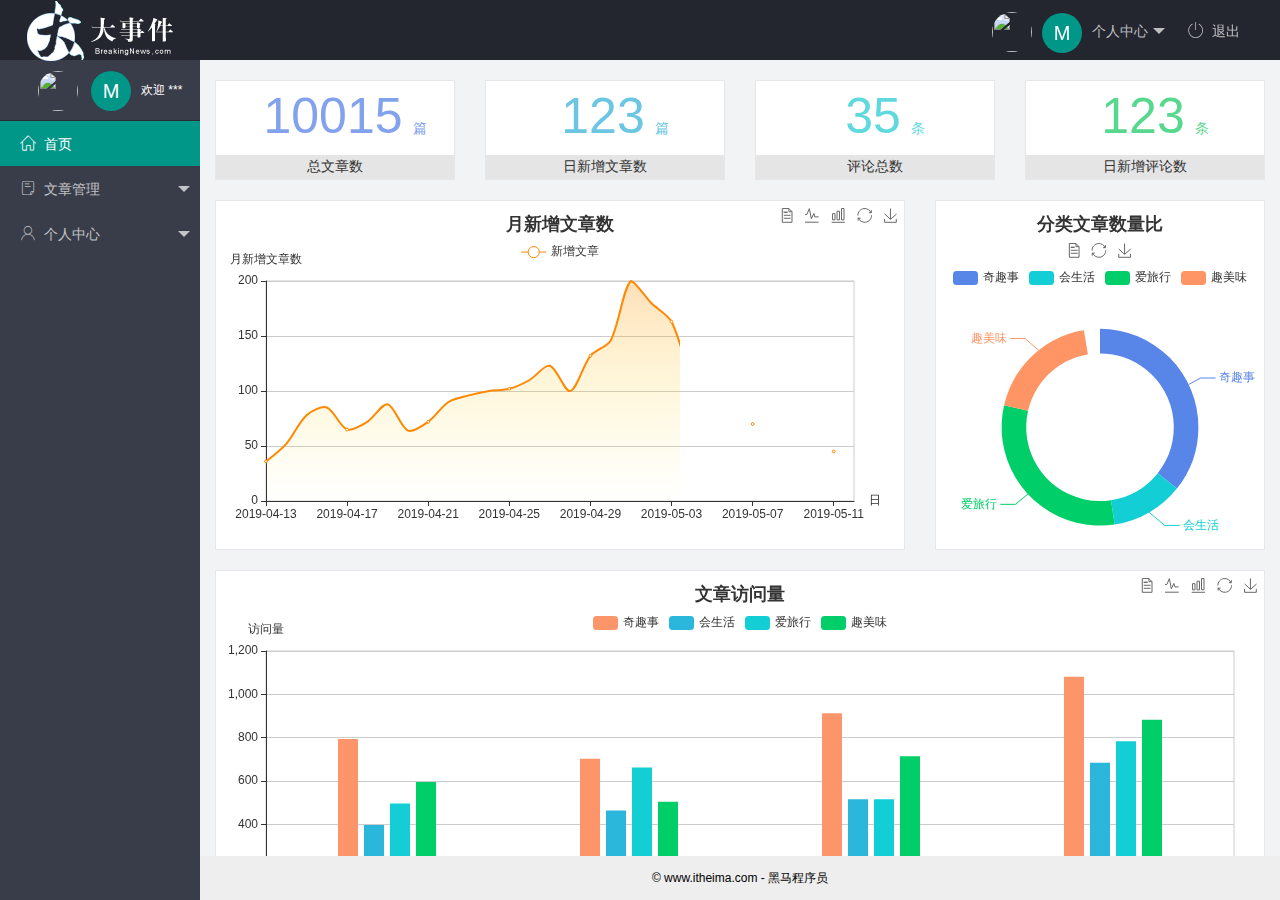
==== commit 16a597be: "完成个人中心功能的开发" ====
--- a/index.html
+++ b/index.html
@@ -27,9 +27,9 @@
                         <img src="//tva1.sinaimg.cn/crop.0.0.118.118.180/5db11ff4gw1e77d3nqrv8j203b03cweg.jpg" class="layui-nav-img"><span class="text-avatar">M</span>个人中心
                     </a>
                     <dl class="layui-nav-child">
-                        <dd><a href="">基本资料</a></dd>
-                        <dd><a href="">更换头像</a></dd>
-                        <dd><a href="">重置密码</a></dd>
+                        <dd><a href="user/user_info.html" target="fm">基本资料</a></dd>
+                        <dd><a href="user/user_avatar.html" target="fm">更换头像</a></dd>
+                        <dd><a href="user/user_pwd.html" target="fm">重置密码</a></dd>
                     </dl>
                 </li>
                 <li class="layui-nav-item" lay-header-event="menuRight" lay-unselect><a href="javascript:;" id="btnLogout"><span class="iconfont icon-tuichu"></span>退出</a></li>
@@ -57,9 +57,9 @@
                     <li class="layui-nav-item">
                         <a href="javascript:;"><span class="iconfont icon-user"></span>个人中心</a>
                         <dl class="layui-nav-child">
-                            <dd><a href="javascript:;"><i class="layui-icon layui-icon-app"></i>基本资料</a></dd>
-                            <dd><a href="javascript:;"><i class="layui-icon layui-icon-app"></i>更换头像</a></dd>
-                            <dd><a href="javascript:;"><i class="layui-icon layui-icon-app"></i>重置密码</a></dd>
+                            <dd><a href="user/user_info.html" target="fm"><i class="layui-icon layui-icon-app"></i>基本资料</a></dd>
+                            <dd><a href="user/user_avatar.html" target="fm"><i class="layui-icon layui-icon-app"></i>更换头像</a></dd>
+                            <dd><a href="user/user_pwd.html" target="fm"><i class="layui-icon layui-icon-app"></i>重置密码</a></dd>
                         </dl>
                     </li>
                 </ul>
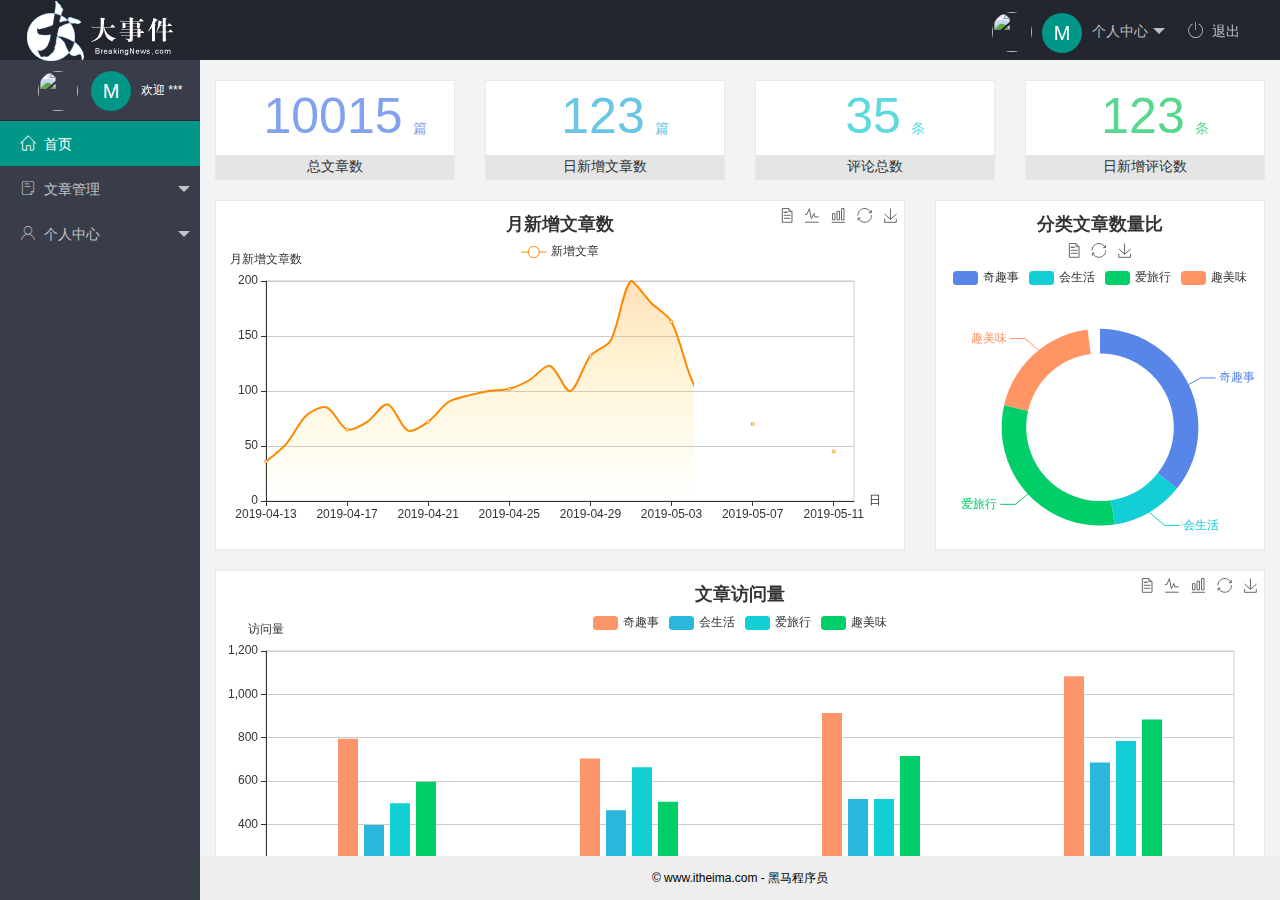
==== commit bcf33a2f: "完成文章管理相关功能的开发" ====
--- a/index.html
+++ b/index.html
@@ -49,9 +49,9 @@
                     <li class="layui-nav-item">
                         <a class="" href="javascript:;"><span class="iconfont icon-16"></span>文章管理</a>
                         <dl class="layui-nav-child">
-                            <dd><a href="javascript:;"><i class="layui-icon layui-icon-app"></i>文章类别</a></dd>
-                            <dd><a href="javascript:;"><i class="layui-icon layui-icon-app"></i>文章列表</a></dd>
-                            <dd><a href="javascript:;"><i class="layui-icon layui-icon-app"></i>发布文章</a></dd>
+                            <dd><a href="article/art_cate.html" target="fm"><i class="layui-icon layui-icon-app"></i>文章类别</a></dd>
+                            <dd><a href="article/art_list.html" target="fm"><i class="layui-icon layui-icon-app"></i>文章列表</a></dd>
+                            <dd><a href="article/art_pub.html" target="fm"><i class="layui-icon layui-icon-app"></i>发布文章</a></dd>
                         </dl>
                     </li>
                     <li class="layui-nav-item">
